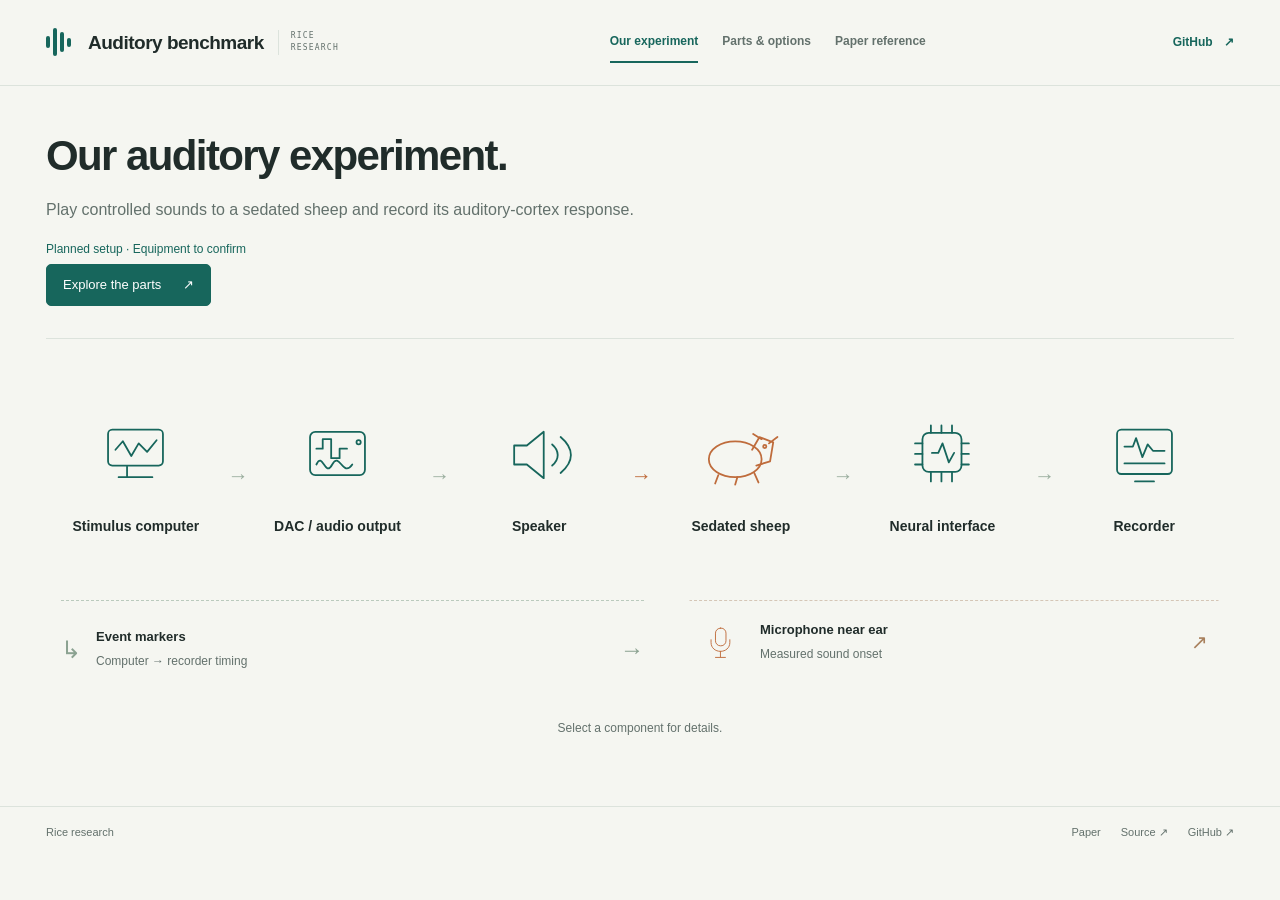
==== web/index.html @ f065f382 "Enlarge parts gallery and add all missing product images" ====
<!doctype html>
<html lang="en">
<head>
  <meta charset="utf-8">
  <meta name="viewport" content="width=device-width, initial-scale=1">
  <meta name="theme-color" content="#f5f6f1">
  <meta name="description" content="The planned Rice sedated-sheep auditory experiment, with a separate SONIC paper reference and interactive explainer.">
  <title>Rice auditory experiment · SONIC reference</title>
  <link rel="stylesheet" href="styles.css?v=20261007-minimal">
  <link rel="stylesheet" href="parts.css?v=20261015-photos">
</head>
<body>
  <a class="skip-link" href="#main">Skip to content</a>
  <header class="site-header">
    <a class="brand" href="#setup" aria-label="Our auditory experiment home"><span class="brand-mark" aria-hidden="true"><i></i><i></i><i></i><i></i></span>Auditory benchmark<span class="brand-caption">RICE RESEARCH</span></a>
    <nav aria-label="Guide views" class="nav-tabs">
      <button type="button" class="nav-tab active" data-view="setup" aria-current="page">Our experiment</button>
      <button type="button" class="nav-tab" data-view="parts">Parts &amp; options</button>
      <button type="button" class="nav-tab" data-view="paper">Paper reference</button>
    </nav>
    <a class="paper-link" href="https://github.com/HowardWHSrun/audiotory_benchmark" target="_blank" rel="noopener">GitHub <span aria-hidden="true">↗</span></a>
  </header>
  <main id="main" tabindex="-1">
    <section class="view our-view" id="setup" aria-labelledby="setup-title">
      <div class="intro our-intro">
        <h1 id="setup-title">Our auditory experiment.</h1>
        <p class="lede">Play controlled sounds to a sedated sheep and record its auditory-cortex response.</p>
        <p class="direction-note">Planned setup · Equipment to confirm</p>
        <button type="button" class="parts-entry" data-go-view="parts">Explore the parts <span aria-hidden="true">↗</span></button>
      </div>
      <section class="our-diagram" aria-label="Our planned sound and recording paths">
        <div class="equipment-route" role="group" aria-label="Our planned sound and neural recording path"><button type="button" class="equipment-node" data-component="computer" aria-pressed="false"><span class="equipment-icon"><svg viewBox="0 0 76 72" aria-hidden="true" fill="none" stroke="currentColor" stroke-width="1.7" stroke-linecap="round" stroke-linejoin="round"><rect x="12" y="12" width="52" height="34" rx="4"/><path d="M30 47v9m-8 1h32"/><path d="M19 31l7-8 8 14 7-12 8 8 9-11"/></svg></span><strong>Stimulus computer</strong></button><span class="route-arrow " aria-hidden="true">→</span><button type="button" class="equipment-node " data-component="dac" aria-pressed="false"><span class="equipment-icon"><svg viewBox="0 0 76 72" aria-hidden="true" fill="none" stroke="currentColor" stroke-width="1.7" stroke-linecap="round" stroke-linejoin="round"><rect x="12" y="14" width="52" height="41" rx="5"/><path d="M18 30h6v-9h8v18h8v-9h7"/><path d="M18 45c6-13 8 13 15 0s10 13 19 0"/><circle cx="58" cy="24" r="2"/></svg></span><strong>DAC / audio output</strong></button><span class="route-arrow " aria-hidden="true">→</span><button type="button" class="equipment-node " data-component="speaker" aria-pressed="false"><span class="equipment-icon"><svg viewBox="0 0 76 72" aria-hidden="true" fill="none" stroke="currentColor" stroke-width="1.7" stroke-linecap="round" stroke-linejoin="round"><path d="M14 27h12l16-13v44L26 45H14z"/><path d="M50 26c7 6 7 14 0 20m8-27c13 11 13 23 0 34"/></svg></span><strong>Speaker</strong></button><span class="route-arrow acoustic-arrow" aria-hidden="true">→</span><button type="button" class="equipment-node " data-component="sheep" aria-pressed="false"><span class="equipment-icon"><svg viewBox="0 0 76 72" aria-hidden="true" fill="none" stroke="currentColor" stroke-width="1.7" stroke-linecap="round" stroke-linejoin="round"><ellipse cx="33" cy="40" rx="25" ry="17"/><path d="M49 31l7-12 13 5-3 18-13 4m5-25-8-5m15 9 8-6M17 55l-3 8m21-6-2 7m18-11 4 9"/><circle cx="61" cy="28" r="1.5"/></svg></span><strong>Sedated sheep</strong></button><span class="route-arrow " aria-hidden="true">→</span><button type="button" class="equipment-node " data-component="interface" aria-pressed="false"><span class="equipment-icon"><svg viewBox="0 0 76 72" aria-hidden="true" fill="none" stroke="currentColor" stroke-width="1.7" stroke-linecap="round" stroke-linejoin="round"><rect x="19" y="15" width="37" height="37" rx="6"/><path d="M27 8v7m10-7v7m10-7v7M27 52v9m10-9v9m10-9v9M12 25h7m-7 10h7m-7 10h7m37-20h7m-7 10h7m-7 10h7"/><path d="M28 34h6l4-9 6 18 5-9"/></svg></span><strong>Neural interface</strong></button><span class="route-arrow " aria-hidden="true">→</span><button type="button" class="equipment-node " data-component="recorder" aria-pressed="false"><span class="equipment-icon"><svg viewBox="0 0 76 72" aria-hidden="true" fill="none" stroke="currentColor" stroke-width="1.7" stroke-linecap="round" stroke-linejoin="round"><rect x="12" y="12" width="52" height="42" rx="4"/><path d="M19 28h8l3-8 6 18 5-12 5 6h11M19 44h38M29 61h18"/></svg></span><strong>Recorder</strong></button></div>
        <div class="diagram-branches">
          <div class="marker-branch"><span class="branch-origin" aria-hidden="true">↳</span><div><strong>Event markers</strong><p>Computer → recorder timing</p></div><span class="branch-destination" aria-hidden="true">→</span></div>
          <button type="button" class="microphone-branch" data-component="microphone" aria-pressed="false"><span class="mic-icon"><svg viewBox="0 0 76 72" aria-hidden="true" fill="none" stroke="currentColor" stroke-width="1.7" stroke-linecap="round" stroke-linejoin="round"><rect x="28" y="10" width="19" height="32" rx="9"/><path d="M20 31v5c0 10 8 16 17 16s17-6 17-16v-5M37 52v10m-9 1h18"/></svg></span><span><strong>Microphone near ear</strong><small>Measured sound onset</small></span><span class="mic-callout" aria-hidden="true">↗</span></button>
        </div>
        <p class="diagram-instruction">Select a component for details.</p>
      </section>
      <dialog id="component-detail" class="component-dialog" aria-labelledby="component-title">
        <button type="button" id="component-close" class="dialog-close" aria-label="Close component details" autofocus>×</button>
        <h2 id="component-title"></h2>
        <p id="component-role"></p>
        <div class="dialog-confirm"><span>To confirm</span><p id="component-confirm"></p></div>
      </dialog>
    </section>
    <section class="view parts-view" id="parts" aria-labelledby="parts-title" hidden>
      <div class="parts-heading"><h1 id="parts-title">Parts &amp; prices.</h1></div>
      <nav class="parts-options" aria-label="Choose a parts list">
        <button type="button" data-parts-option="basic" aria-pressed="true">Basic</button>
        <button type="button" data-parts-option="compact" aria-pressed="false">NI / Compact</button>
        <button type="button" data-parts-option="mcginley" aria-pressed="false">McGinley</button>
        <button type="button" data-parts-option="sonic" aria-pressed="false">SONIC</button>
        <button type="button" data-parts-option="candidates" aria-pressed="false">Budget candidates</button>
      </nav>
      <div id="parts-list" aria-live="polite"></div>
      <p class="parts-footnote">USD · Dated prices; estimates marked “est.” · Shipping, tax and recorder adapters extra. <a href="../sources/Audio_Setup_Budget_Precision_2026-10-15.json">Price sources</a> · <a href="assets/parts/sources.json">Photo credits</a></p>
      <noscript><p><a href="../Accurate_Setup_Comparison_2026-10-09.md">Read the itemized parts list</a>.</p></noscript>
    </section>
    <section class="view paper-view" id="paper" aria-labelledby="paper-title" hidden>
      <div class="intro paper-intro"><h1 id="paper-title">The SONIC paper.</h1><p class="lede">A tone-decoding benchmark in awake sheep. Explore its published setup, signal flow, and measured results.</p></div>
      <details class="paper-disclosure"><summary><span>Published setup</span><small>Hardware, sound delivery, and synchronization</small></summary><div class="disclosure-content"><dl class="paper-equipment"><div><dt>Neural interface</dt><dd>Connexus · 421 electrodes · 5.2-kHz sampling</dd></div><div><dt>Waveform output</dt><dd>NI USB-6361 · 192-kHz DAC rate</dd></div><div><dt>Sound delivery</dt><dd>TDT SA1 amplifier + MF1 speaker, free field; approximately 80 dB SPL at the ears</dd></div><div><dt>Timing</dt><dd>PTP + 10-MHz clock; analog output and trial marker recorded</dd></div><div><dt>Preparation</dt><dd>Awake, alert sheep secured in a stanchion; no trained behavioral task</dd></div></dl><p class="help">These are published reference settings, not selected Rice hardware or operating settings.</p><a class="text-link" href="../sources/SONIC_2025_bioRxiv_v1.pdf#page=11" target="_blank" rel="noopener">Methods · pp. 11–13 ↗</a></div></details>
      <details class="paper-disclosure" id="paper-walkthrough"><summary><span>Explore the signal flow and timing</span><small>Illustrative simulation · no sound or recorded data</small></summary><div class="disclosure-content simulation-content">
      <div class="experiment-grid">
        <aside class="control-panel card" aria-labelledby="controls-title">
          <div class="panel-heading"><span class="eyebrow">EXPLORE THE INPUT</span><h2 id="controls-title">Build a tone sequence</h2></div>
          <div class="control-group">
            <label for="duration">Tone duration <strong><output id="duration-output" for="duration">10 ms</output></strong></label>
            <input id="duration" type="range" min="4" max="24" step="2" value="10" aria-describedby="duration-help">
            <div class="range-labels"><span>4 ms</span><span>24 ms</span></div>
            <p id="duration-help" class="help">The paper explored 4–24 ms, then used 10 ms for benchmarking.</p>
          </div>
          <fieldset class="control-group"><legend>Frequency alphabet</legend><div class="segmented"><button type="button" class="choice active" data-alphabet="C" aria-pressed="true">Sheep C <span>37 tones</span></button><button type="button" class="choice" data-alphabet="E" aria-pressed="false">Sheep E <span>14 tones</span></button></div><p id="alphabet-description" class="help">1.4–32 kHz in ⅛-octave steps.</p></fieldset>
          <fieldset class="control-group"><legend>Neural observation window</legend><div class="segmented"><button type="button" class="choice active" data-window="50" aria-pressed="true">50 ms <span>Main analysis</span></button><button type="button" class="choice" data-window="5" aria-pressed="false">5 ms <span>Window sweep</span></button></div><p class="help">This changes how much neural activity the illustration gives the decoder.</p></fieldset>
          <div class="input-metrics"><div><span>Tone rate</span><strong id="tone-rate">100 <small>tones/s</small></strong></div><div><span>Input information ceiling</span><strong id="input-ceiling">521 <small>bits/s</small></strong></div><p>Ceiling = log₂(number of tones) ÷ tone duration. This is a stimulus limit, not a predicted decoding result.</p></div>
        </aside>

        <div class="flow-panel card">
          <div class="flow-heading"><div><p class="eyebrow">KNOWN INPUT → NEURAL SIGNAL → ESTIMATE</p><h2>One tone, six steps</h2></div><div class="play-controls"><button id="play-button" type="button" class="button play" aria-pressed="false"><span aria-hidden="true">▶</span> Play</button><button id="next-button" type="button" class="button secondary" aria-label="Advance one experiment step">Step <span aria-hidden="true">→</span></button></div></div>
          <p class="slow-note">Animation is slowed for learning. It produces no sound.</p>
          <div class="pipeline" aria-label="Select an experiment step">
            <button type="button" class="stage active" data-stage="0" aria-pressed="true"><span class="stage-number">01</span><span class="stage-icon" aria-hidden="true">∿</span><strong>Known tones</strong><small>Ground truth</small></button>
            <button type="button" class="stage" data-stage="1" aria-pressed="false"><span class="stage-number">02</span><span class="stage-icon speaker-icon" aria-hidden="true">◖</span><strong>Speaker</strong><small>Sound in the air</small></button>
            <button type="button" class="stage" data-stage="2" aria-pressed="false"><span class="stage-number">03</span><span class="stage-icon" aria-hidden="true">◎</span><strong>Auditory cortex</strong><small>Neural response</small></button>
            <button type="button" class="stage" data-stage="3" aria-pressed="false"><span class="stage-number">04</span><span class="stage-icon" aria-hidden="true">⁙</span><strong>421 channels</strong><small>Recorded voltages</small></button>
            <button type="button" class="stage" data-stage="4" aria-pressed="false"><span class="stage-number">05</span><span class="stage-icon" aria-hidden="true">▥</span><strong>Feature bins</strong><small>5-ms summaries</small></button>
            <button type="button" class="stage" data-stage="5" aria-pressed="false"><span class="stage-number">06</span><span class="stage-icon" aria-hidden="true">↗</span><strong>Decoder</strong><small>Predicted tone</small></button>
          </div>
          <div class="step-detail" aria-live="polite"><span id="detail-step" class="detail-step">01 / 06</span><div><h3 id="detail-title">Start with an answer you already know.</h3><p id="detail-body">A computer creates randomized pure tones. Each tone's frequency and start time are known, so the experiment has a clear answer against which to test the decoder.</p><a id="detail-source" class="text-link" href="../sources/SONIC_2025_bioRxiv_v1.pdf#page=11" target="_blank" rel="noopener">Paper · pp. 4, 11 ↗</a></div></div>
          <div class="sequence-heading"><span class="eyebrow">ILLUSTRATIVE TONE SEQUENCE</span><span id="current-tone" class="quiet">Tone 1</span></div>
          <div id="tone-sequence" class="tone-sequence" aria-label="Select a synthetic tone"></div>
          <p class="help">Synthetic sequence, schematic waveforms. Sheep C displays representative toy pitches; its exact original frequency list is not provided in the paper. Sheep E uses the published 14-tone set. The paper uses uniformly randomized, block-balanced sequences.</p>
        </div>
      </div>

      <section class="timing-section card" aria-labelledby="timing-title">
        <div class="timing-heading"><div><p class="eyebrow">THE PART THAT IS EASY TO MISS</p><h2 id="timing-title">Fast tones. Shared neural context.</h2><p id="timeline-relationship">At 10-ms tone spacing, adjacent 50-ms observation windows share 40 ms of data. Each tone still receives its own prediction, so a long window does not require slower output.</p></div><div class="delay-readout"><span>Reported intrinsic delay</span><strong id="intrinsic-delay">56 <small>ms</small></strong><span id="delay-mode">Main 50-ms observation window</span></div></div>
        <div class="timeline-scroll"><svg id="timeline" viewBox="0 0 1000 285" role="img" aria-labelledby="timeline-svg-title timeline-svg-description"><title id="timeline-svg-title">Illustrative tone and neural observation timing</title><desc id="timeline-svg-description">Tones are back to back. Neural responses occur after sound onset, and observation windows for adjacent tones overlap.</desc></svg></div>
        <div class="legend"><span><i class="swatch tone"></i> Known tone</span><span><i class="swatch neural"></i> Synthetic neural activity</span><span><i class="swatch window"></i> Selected observation window</span></div>
        <div class="timing-notes"><p><strong>Stimulus time</strong> is when sound begins. The paper's response peak is around 25–30 ms after tone onset, including sensory processing and filter delay.</p><p><strong>Intrinsic delay</strong> counts measurement (&lt;1 ms), filtering (5 ms), and neural data aggregation (50 or 5 ms). It excludes sensory processing and computer runtime.</p><p id="window-caveat"><strong>56 ms:</strong> the reported main analysis. The ten 5-ms feature bins span 10–60 ms after tone onset.</p></div>
        <a class="text-link" href="../sources/SONIC_2025_bioRxiv_v1.pdf#page=7" target="_blank" rel="noopener">Timing definition &amp; window analysis · pp. 5, 7–8, 12 ↗</a>
      </section>

      </div></details>
      <details class="paper-disclosure" id="paper-results-disclosure"><summary><span>Results and interpretation</span><small>Mean achieved ITR: 201.9 / 230.1 bits/s</small></summary><div class="disclosure-content">
      <section class="paper-results" id="paper-results" aria-labelledby="paper-results-title"><div class="section-heading"><p class="eyebrow">MEASURED RESULTS / PAPER ONLY</p><h2 id="paper-results-title">Information recovered from rapid tones.</h2><p>Offline held-out decoding · 10-ms tones · 56-ms intrinsic delay, excluding sensory processing and computer runtime. Four benchmarking sessions per sheep; measured values stay fixed when illustration controls change.</p></div>
      <div class="results-stats"><article class="card stat-card"><span class="sheep-label c-label">SHEEP C</span><strong>201.9 <small>bits/s</small></strong><p>Mean achieved ITR · 37-tone alphabet</p><span class="stat-secondary">45.4% ± 3.1% accuracy</span></article><article class="card stat-card"><span class="sheep-label e-label">SHEEP E</span><strong>230.1 <small>bits/s</small></strong><p>Mean achieved ITR · 14-tone alphabet</p><span class="stat-secondary">75.9% ± 0.7% accuracy</span></article><article class="card stat-card explanation-stat"><span class="eyebrow">WHY THESE DIFFER</span><h2>Accuracy is only part of the story.</h2><p>More possible tones make exact answers harder, but each answer can carry more information. Nearby-frequency errors can still preserve useful information.</p></article></div>
      <section class="card chart-card" aria-labelledby="sessions-title"><div class="chart-heading"><div><p class="eyebrow">FOUR BENCHMARKING SESSIONS PER SHEEP</p><h2 id="sessions-title">Achieved information transfer rate</h2></div><div class="legend"><span><i class="swatch c"></i> Sheep C</span><span><i class="swatch e"></i> Sheep E</span></div></div><div id="results-chart" class="results-chart" role="img" aria-label="Four session information transfer rates. Sheep C: 174.6, 204.0, 201.6, 227.2 bits per second. Sheep E: 228.2, 231.6, 225.1, 235.4 bits per second."></div><div class="chart-axis"><span>0</span><span>50</span><span>100</span><span>150</span><span>200</span><span>250 bits/s</span></div><details class="results-table"><summary>View exact values</summary><table><caption>Table 1 · achieved ITR in bits/s</caption><thead><tr><th scope="col">Subject</th><th scope="col">Session 2</th><th scope="col">Session 3</th><th scope="col">Session 4</th><th scope="col">Session 5</th><th scope="col">Mean</th></tr></thead><tbody><tr><th scope="row">Sheep C</th><td>174.6</td><td>204.0</td><td>201.6</td><td>227.2</td><td>201.9</td></tr><tr><th scope="row">Sheep E</th><td>228.2</td><td>231.6</td><td>225.1</td><td>235.4</td><td>230.1</td></tr></tbody></table></details><a class="text-link" href="../sources/SONIC_2025_bioRxiv_v1.pdf#page=7" target="_blank" rel="noopener">Table 1 &amp; interpretation · p. 7 ↗</a></section>
      <div class="results-explanation"><article class="card"><p class="eyebrow">THE METRIC</p><h2>Information per tone, divided by time.</h2><p>The decoder's predictions produce a confusion matrix. Mutual information measures how much those predictions reduce uncertainty about the true tone; the authors correct its finite-sample bias.</p><div class="formula">ITR = corrected mutual information ÷ tone duration</div><p>At 100 tones/s, the reported means represent approximately 2.02 informative bits per tone for Sheep C and 2.30 for Sheep E.</p><a class="text-link" href="../sources/SONIC_2025_bioRxiv_v1.pdf#page=12" target="_blank" rel="noopener">ITR calculation · p. 12 ↗</a></article><article class="card short-window-card"><p class="eyebrow">BRIEF OBSERVATIONS</p><h2>&gt;100 bits/s at 11 ms</h2><p>The window sweep found high ITR with a single 5-ms feature bin positioned around the useful neural response.</p><p><strong>Scope:</strong> Sheep E, Session 2; first 40% of trials, a single data split, and a simplified decoder. The plotted values select the best window alignment for each window length.</p><p class="help">11 ms excludes sensory processing and computer runtime. It is not an end-to-end acoustic or speech latency.</p><a class="text-link" href="../sources/SONIC_2025_bioRxiv_v1.pdf#page=8" target="_blank" rel="noopener">Figure 5 · p. 8; methods · p. 12 ↗</a></article></div>
      <section class="card evidence-boundary"><p class="eyebrow">WHAT TO TAKE AWAY</p><h2>A strong demonstration, with a defined scope.</h2><div class="boundary-columns"><div><h3>Demonstrated here</h3><ul><li>Rapid auditory responses contain decodable tone information.</li><li>The complete implanted Connexus system supports high information throughput in this task.</li><li>Useful information remains in brief neural observation windows.</li></ul></div><div><h3>Still untested here</h3><ul><li>Rice's sedated preparation and its actual recording system.</li><li>Human speech or motor-control performance at these rates.</li><li>Channel-count scaling, long-term decoding stability, and device comparisons under the same benchmark.</li></ul></div></div><p class="help">The two sheep were selected for the largest auditory-cortex coverage in a larger cohort (~334 and ~341 of 421 electrodes). Session repetition does not establish a permanently stable decoder. The 2025 source is a preprint.</p><a class="text-link" href="../sources/SONIC_2025_bioRxiv_v1.pdf#page=9" target="_blank" rel="noopener">Limitations &amp; sample selection · pp. 9–10, 13 ↗</a></section>

      </section>
      </div></details>
    </section>
  </main>
  <footer class="site-footer"><span>Rice research</span><div><a href="../sources/SONIC_2025_bioRxiv_v1.pdf" target="_blank" rel="noopener">Paper</a><a href="https://doi.org/10.1101/2025.09.30.679683" target="_blank" rel="noopener">Source ↗</a><a id="github-link" href="https://github.com/HowardWHSrun/audiotory_benchmark" target="_blank" rel="noopener">GitHub ↗</a></div></footer>
  <script src="model.js"></script>
  <script src="parts-data.js?v=20261015"></script>
  <script src="app.js?v=20261015-simple"></script>
  <script src="parts.js?v=20261015-photos"></script>
</body>
</html>
---- web/styles.css ----
:root{--ink:#202c2a;--muted:#63716c;--green:#17665c;--green-light:#e3efea;--orange:#bf6c3c;--orange-light:#f4e8dd;--paper:#f5f6f1;--card:#fff;--line:#dce3dc;--radius:18px;--mono:ui-monospace,SFMono-Regular,Menlo,monospace}
*{box-sizing:border-box}body{margin:0;background:var(--paper);color:var(--ink);font-family:-apple-system,BlinkMacSystemFont,"Segoe UI",sans-serif;line-height:1.55}button,input{font:inherit}button,a,input{touch-action:manipulation}button{cursor:pointer}a{color:var(--green);text-underline-offset:4px}button:focus-visible,a:focus-visible,input:focus-visible,summary:focus-visible{outline:3px solid var(--orange);outline-offset:5px}[hidden]{display:none!important}.skip-link{position:absolute;top:-60px;left:20px;z-index:10;background:var(--ink);color:white;padding:12px}.skip-link:focus{top:10px}.site-header{max-width:1440px;padding:28px 46px;display:flex;align-items:center;justify-content:space-between;gap:24px;margin:auto;border-bottom:1px solid var(--line)}.brand{display:flex;align-items:center;gap:12px;color:var(--ink);font-size:23px;font-weight:760;letter-spacing:-.6px;text-decoration:none}.brand-caption{font-family:var(--mono);font-size:9px;font-weight:450;letter-spacing:1.2px;color:var(--muted);max-width:95px;line-height:1.6;border-left:1px solid var(--line);padding-left:12px;margin-left:2px}.brand-mark{height:30px;width:30px;display:flex;align-items:center;gap:3px}.brand-mark i{display:block;width:4px;background:var(--green);border-radius:4px;height:12px}.brand-mark i:nth-child(2){height:28px}.brand-mark i:nth-child(3){height:20px}.brand-mark i:nth-child(4){height:9px}.nav-tabs{display:flex;align-items:center;background:#e9ede6;border-radius:30px;padding:5px;gap:4px}.nav-tab{background:transparent;border:0;color:var(--muted);padding:8px 20px;border-radius:24px;font-size:13px;font-weight:600}.nav-tab.active{background:white;color:var(--green);box-shadow:0 1px 5px #21372b0a}.paper-link{text-decoration:none;font-size:13px;font-weight:600;white-space:nowrap}.paper-link span{margin-left:8px}main{max-width:1348px;padding:0 46px;margin:auto}.intro{padding:48px 0 34px;max-width:780px}.eyebrow{font-family:var(--mono);font-size:10px;font-weight:600;letter-spacing:1.5px;color:var(--muted);margin:0 0 12px}h1{font-size:clamp(38px,4.7vw,62px);font-weight:550;letter-spacing:-2.6px;line-height:1.08;margin:0 0 22px}h2{font-size:23px;font-weight:580;line-height:1.25;letter-spacing:-.6px;margin:0 0 12px}h3{font-size:17px;font-weight:620;margin:0 0 8px;line-height:1.35}p{margin:0 0 14px}.lede{color:var(--muted);font-size:17px;max-width:660px;line-height:1.7}.evidence-row{display:flex;align-items:center;gap:16px;flex-wrap:wrap;margin-top:24px}.badge{border-radius:5px;padding:5px 9px;font-family:var(--mono);font-size:10px;font-weight:600;letter-spacing:.2px;display:inline-flex;gap:6px;align-items:center}.simulation,.proposal{color:#955125;background:var(--orange-light)}.paper{color:var(--green);background:var(--green-light)}.quiet{font-size:11px;color:var(--muted)}.card{background:var(--card);border:1px solid var(--line);border-radius:var(--radius)}.experiment-grid{display:grid;grid-template-columns:278px minmax(0,1fr);gap:18px}.control-panel{padding:25px}.panel-heading h2{font-size:19px}.control-group{border:0;padding:0;margin:24px 0 0;min-width:0}.control-group label,.control-group legend{font-size:12px;font-weight:600;padding:0;margin-bottom:10px;display:block}.control-group label{display:flex;justify-content:space-between}.control-group strong{color:var(--green);font-family:var(--mono);font-size:13px}.control-group input[type=range]{width:100%;accent-color:var(--green);margin:9px 0 2px;cursor:pointer}.range-labels{display:flex;justify-content:space-between;font-family:var(--mono);color:var(--muted);font-size:9px}.help{font-size:11px;color:var(--muted);line-height:1.65;margin:10px 0 0}.segmented{display:flex;padding:3px;background:#f2f4ef;border:1px solid var(--line);border-radius:8px;gap:3px}.choice{flex:1;border:0;background:transparent;padding:9px 4px;border-radius:5px;font-size:12px;line-height:1.5;color:var(--muted);font-weight:600}.choice span{display:block;font-size:9px;font-weight:400}.choice.active{background:var(--green);color:white}.input-metrics{border-top:1px solid var(--line);margin-top:25px;padding-top:18px}.input-metrics>div{margin-bottom:12px}.input-metrics span{display:block;font-size:10px;color:var(--muted)}.input-metrics strong{font-size:25px;line-height:1.3;font-weight:550;letter-spacing:-.5px}.input-metrics small{font-size:12px;color:var(--muted);letter-spacing:0;font-weight:400}.input-metrics p{font-size:10px;line-height:1.6;color:var(--muted);margin:15px 0 0}.flow-panel{padding:25px 25px 22px;overflow:hidden}.flow-heading{display:flex;align-items:center;justify-content:space-between;gap:20px}.flow-heading h2{font-size:22px;margin-bottom:0}.flow-heading .eyebrow{font-size:9px;letter-spacing:1px}.play-controls{display:flex;gap:7px}.button{border:1px solid var(--green);border-radius:7px;background:var(--green);color:white;padding:8px 12px;font-size:11px;white-space:nowrap;font-weight:600}.button span{margin-right:4px}.secondary{border-color:var(--line);background:white;color:var(--ink)}.secondary span{margin:0 0 0 7px}.slow-note{font-size:10px;color:var(--muted);margin:9px 0 23px}.pipeline{display:grid;grid-template-columns:repeat(6,minmax(0,1fr));position:relative;gap:6px}.pipeline:before{content:"";position:absolute;left:25px;right:25px;height:1px;top:47px;background:var(--line)}.stage{border:1px solid transparent;border-radius:10px;background:#f6f7f3;padding:9px 3px 12px;position:relative;text-align:center;min-width:0;color:var(--ink);transition:background .15s,border-color .15s}.stage:hover{border-color:#bed4c8}.stage.active{background:var(--green-light);border-color:#9ebcaf}.stage-number{font-family:var(--mono);font-size:9px;display:block;color:var(--muted);margin-bottom:7px}.stage-icon{display:flex;align-items:center;justify-content:center;width:40px;height:39px;line-height:1;font-size:33px;font-weight:300;color:var(--green);background:#f6f7f3;margin:auto auto 9px;border:1px solid var(--line);border-radius:50%}.stage.active .stage-icon{background:var(--green);color:white;border-color:var(--green)}.stage strong{font-size:10px;font-weight:650;display:block;white-space:nowrap}.stage small{font-size:8px;display:block;color:var(--muted);margin-top:3px;white-space:nowrap}.step-detail{background:#f5f8f4;border-radius:12px;padding:23px 23px 21px;margin-top:20px;display:grid;grid-template-columns:54px 1fr;gap:15px;min-height:176px}.detail-step{font-family:var(--mono);font-size:10px;color:var(--green);padding-top:4px}.step-detail h3{font-size:18px;letter-spacing:-.25px}.step-detail p{font-size:12px;color:var(--muted);line-height:1.65;max-width:650px;margin-bottom:9px}.text-link{font-size:10px;text-decoration:none;font-weight:600}.sequence-heading{display:flex;align-items:center;justify-content:space-between;margin-top:22px;margin-bottom:8px}.sequence-heading .eyebrow{font-size:9px;margin:0}.tone-sequence{display:grid;grid-template-columns:repeat(8,minmax(0,1fr));gap:5px}.tone-tile{border:1px solid var(--line);background:white;border-radius:7px;padding:7px 1px 5px;color:var(--muted);min-width:0}.tone-tile.active{background:var(--orange-light);border-color:#dba980;color:#8d512e}.tone-tile svg{width:100%;height:29px;display:block;stroke:currentColor}.tone-tile span{font-family:var(--mono);font-size:8px;display:block;text-align:center}.timing-section{padding:28px;margin-top:20px}.timing-heading{display:flex;justify-content:space-between;gap:30px;align-items:flex-start}.timing-heading>div:first-child{max-width:620px}.timing-heading p:not(.eyebrow){font-size:12px;color:var(--muted);margin-bottom:0;max-width:590px}.delay-readout{background:var(--green-light);border-radius:10px;min-width:215px;text-align:center;padding:12px 20px}.delay-readout span{font-size:10px;color:var(--green);display:block;line-height:1.6}.delay-readout strong{font-size:34px;font-weight:500;letter-spacing:-1px;color:var(--green);display:block;line-height:1.3}.delay-readout small{font-size:15px;letter-spacing:0}.timeline-scroll{margin:22px 0 6px;overflow-x:auto}#timeline{display:block;width:100%;min-width:620px}#timeline text{font-family:-apple-system,BlinkMacSystemFont,"Segoe UI",sans-serif}.legend{display:flex;gap:20px;flex-wrap:wrap;font-size:10px;color:var(--muted)}.legend>span{display:flex;gap:6px;align-items:center}.swatch{display:inline-block;width:10px;height:10px;border-radius:3px;background:var(--green)}.swatch.neural{background:#a0b5aa}.swatch.window{background:var(--orange);opacity:.6}.swatch.e{background:var(--orange)}.timing-notes{display:grid;grid-template-columns:repeat(3,1fr);gap:25px;border-top:1px solid var(--line);padding-top:18px;margin-top:20px}.timing-notes p{font-size:11px;line-height:1.75;color:var(--muted);margin-bottom:12px}.timing-notes strong{color:var(--ink)}.view-bottom{display:flex;justify-content:space-between;gap:25px;align-items:center;margin:26px 2px 8px;font-size:11px;color:var(--muted)}.view-bottom p{margin:0}.text-button{border:0;background:transparent;font-size:11px;font-weight:600;color:var(--green);padding:5px}.text-button span{margin-left:12px}.site-footer{display:flex;align-items:center;justify-content:space-between;gap:25px;max-width:1348px;margin:50px auto 0;padding:25px 46px 32px;border-top:1px solid var(--line)}.site-footer>div{display:flex;gap:20px;align-items:center}.site-footer strong{font-size:14px;letter-spacing:1px}.site-footer span,.site-footer a{font-size:10px;color:var(--muted)}.site-footer a{text-decoration:none}.setup-map{padding:30px}.setup-map-heading{max-width:700px}.setup-map-heading p{font-size:13px;color:var(--muted)}.setup-path{display:flex;align-items:center;justify-content:space-between;gap:14px;margin:30px 0}.setup-node{flex:1;text-align:center;background:#f4f7f2;border:1px solid var(--line);border-radius:12px;padding:20px 8px}.node-symbol{display:block;color:var(--green);font-size:35px;line-height:1.2;margin-bottom:12px}.setup-node strong{font-size:13px;display:block}.setup-node small{font-size:10px;color:var(--muted);display:block;margin-top:4px}.sheep-node{background:var(--orange-light);border-color:#e7ccb5}.sheep-node .node-symbol{color:var(--orange)}.path-arrow{color:#9ab0a4;font-size:25px}.setup-secondary{display:grid;grid-template-columns:1fr 1fr;gap:25px}.setup-secondary>div{border:1px dashed #b9cfc1;border-radius:12px;padding:20px}.connection-label{font-family:var(--mono);font-size:9px;letter-spacing:1px;color:var(--green);display:block;margin-bottom:12px}.setup-secondary h3{font-size:16px}.setup-secondary p,.setup-note{font-size:12px;color:var(--muted);margin:0}.setup-note{font-size:11px;margin-top:20px}.setup-comparison{display:grid;grid-template-columns:1fr 1fr;gap:20px;margin-top:20px}.setup-comparison>.card{padding:28px}.setup-comparison h2{margin-top:18px}.setup-comparison p{font-size:13px;color:var(--muted)}.equipment-list{margin:22px 0}.equipment-list>div{display:grid;grid-template-columns:110px 1fr;gap:18px;border-top:1px solid var(--line);padding:12px 0;font-size:11px}.equipment-list dt{color:var(--muted)}.equipment-list dd{margin:0}.setup-comparison p.help{font-size:11px}.pending-list{list-style:none;padding:0;margin:20px 0}.pending-list li{padding:12px 0;border-top:1px solid var(--line);font-size:11px}.pending-list strong{font-size:12px;display:block;margin-bottom:4px}.pending-list span{color:var(--muted)}.bench-order{padding:28px;margin-top:20px}.bench-steps{display:grid;grid-template-columns:repeat(4,1fr);gap:25px;margin-top:24px}.bench-steps>div>span{font-size:11px;font-family:var(--mono);display:inline-block;border-bottom:1px solid var(--green);padding:0 0 4px;color:var(--green);margin-bottom:13px}.bench-steps h3{font-size:15px}.bench-steps p{font-size:11px;color:var(--muted);margin:0}.results-stats{display:grid;grid-template-columns:1fr 1fr 1.05fr;gap:18px}.stat-card{padding:26px}.sheep-label{font-size:10px;letter-spacing:1.3px;font-family:var(--mono);display:block;margin-bottom:15px}.c-label{color:var(--green)}.e-label{color:var(--orange)}.stat-card>strong{font-size:43px;line-height:1.2;font-weight:500;letter-spacing:-1.8px;display:block;white-space:nowrap}.stat-card>strong small{font-size:16px;letter-spacing:0;color:var(--muted)}.stat-card p{font-size:11px;color:var(--muted);margin-top:12px;margin-bottom:12px}.stat-secondary{font-family:var(--mono);font-size:11px;display:block;border-top:1px solid var(--line);padding-top:12px}.explanation-stat{background:var(--green-light);border-color:#cbded2}.explanation-stat h2{font-size:21px}.explanation-stat p{font-size:12px;line-height:1.7;margin-bottom:0}.chart-card{padding:28px;margin-top:20px}.chart-heading{display:flex;justify-content:space-between;align-items:center;gap:20px}.chart-heading h2{margin:0}.results-chart{margin-top:25px;display:grid;gap:18px}.chart-group{display:grid;grid-template-columns:75px 1fr;gap:15px}.chart-session{font-size:11px;color:var(--muted);align-self:center}.bar-pair{display:grid;gap:4px;background:repeating-linear-gradient(90deg,transparent,transparent calc(20% - 1px),var(--line) calc(20% - 1px),var(--line) 20%)}.result-bar{height:24px;background:var(--green);min-width:70px;border-radius:0 4px 4px 0;position:relative;display:flex;align-items:center;justify-content:flex-end;padding-right:8px;color:white;font-family:var(--mono);font-size:10px}.result-bar.e{background:var(--orange)}.chart-axis{display:flex;justify-content:space-between;padding-left:90px;font-family:var(--mono);font-size:9px;color:var(--muted);margin:15px 0 23px}.results-table{margin:12px 0 17px;font-size:11px}.results-table summary{color:var(--green);font-weight:600;cursor:pointer}.results-table table{width:100%;border-collapse:collapse;margin-top:13px;font-size:11px;text-align:right}.results-table th,.results-table td{border-bottom:1px solid var(--line);padding:9px}.results-table th:first-child{text-align:left}.results-table caption{font-size:10px;color:var(--muted);text-align:left;padding:4px 9px}.results-explanation{display:grid;grid-template-columns:1fr 1fr;gap:20px;margin-top:20px}.results-explanation article{padding:28px}.results-explanation p:not(.eyebrow){font-size:12px;color:var(--muted);line-height:1.7}.results-explanation p.help{font-size:11px}.formula{font-family:var(--mono);font-size:12px;background:#f5f7f2;border-radius:8px;padding:17px;margin:20px 0}.short-window-card{background:#fffaf5}.short-window-card h2{color:var(--orange)}.evidence-boundary{padding:28px;margin-top:20px}.boundary-columns{display:grid;grid-template-columns:1fr 1fr;gap:40px;margin-top:24px}.boundary-columns h3{font-size:14px}.boundary-columns ul{padding-left:17px;margin:10px 0 20px;font-size:12px;color:var(--muted)}.boundary-columns li{padding:4px 0}.evidence-boundary .help{max-width:970px;margin-bottom:16px}
@media(min-width:1500px){main{padding-left:0;padding-right:0;max-width:1256px}.site-header{max-width:1348px}}@media(max-width:1100px){.brand-caption{display:none}.site-header{padding:24px 30px}main{padding:0 30px}.experiment-grid{grid-template-columns:240px minmax(0,1fr)}.control-panel,.flow-panel{padding:20px}.flow-heading{align-items:flex-start;gap:10px}.flow-heading .eyebrow{max-width:210px}.pipeline{gap:4px}.stage strong{font-size:8px}.stage small{font-size:7px}.step-detail{padding:20px;grid-template-columns:40px 1fr;gap:10px;min-height:205px}.tone-sequence{grid-template-columns:repeat(4,1fr)}.results-stats{grid-template-columns:1fr 1fr}.explanation-stat{grid-column:1/-1}.explanation-stat h2{max-width:500px}.site-footer{padding-left:30px;padding-right:30px}.site-footer span{max-width:240px}.bench-steps{gap:20px}.setup-node strong{font-size:11px}.setup-node small{font-size:9px}}
@media(max-width:820px){.site-header{flex-wrap:wrap;gap:18px;padding:20px 24px}.brand{font-size:21px}.paper-link{margin-left:auto}.nav-tabs{order:3;width:100%;justify-content:center}.nav-tab{flex:1}.intro{padding:35px 0 28px}main{padding:0 24px}h1{font-size:44px;letter-spacing:-1.8px}.lede{font-size:15px}.experiment-grid{grid-template-columns:1fr}.control-panel{display:grid;grid-template-columns:repeat(3,1fr);gap:20px}.panel-heading{grid-column:1/-1}.panel-heading h2{margin:0}.control-group{margin:0}.input-metrics{grid-column:1/-1;display:grid;grid-template-columns:1fr 1fr 1.3fr;gap:20px;margin:0;padding-top:16px}.input-metrics>div{margin:0}.input-metrics p{margin:0}.flow-panel{padding:24px}.flow-heading .eyebrow{max-width:none}.stage strong{font-size:10px}.stage small{font-size:8px}.tone-sequence{grid-template-columns:repeat(8,1fr)}.step-detail{min-height:155px}.timing-heading{gap:20px}.delay-readout{min-width:165px;padding:12px}.timing-notes{grid-template-columns:1fr;gap:0}.timing-notes p{margin:0 0 14px}.setup-path{gap:9px}.setup-node{padding:15px 5px}.setup-comparison{grid-template-columns:1fr}.bench-steps{grid-template-columns:1fr 1fr}.results-explanation{grid-template-columns:1fr}.site-footer{align-items:flex-start;padding:24px;flex-wrap:wrap}.site-footer>div:first-child{flex-direction:column;align-items:flex-start;gap:7px}.site-footer span{max-width:100%}.site-footer>div:nth-child(2){gap:15px}.evidence-row{gap:10px}.view-bottom{align-items:flex-start}.equipment-list>div{grid-template-columns:130px 1fr}.setup-map{padding:24px}.setup-map-heading h2{font-size:22px}}
@media(max-width:540px){.site-header{padding:17px 18px;gap:15px}.brand-mark{width:25px}.brand{gap:8px;font-size:20px}.paper-link{font-size:11px}.nav-tab{padding:7px 5px;font-size:12px}main{padding:0 18px}.intro{padding-top:31px}h1{font-size:39px}.lede{font-size:14px}.evidence-row>.quiet{font-size:10px}.control-panel{display:block;padding:20px}.panel-heading{margin-bottom:24px}.control-group{margin-top:22px}.input-metrics{display:grid;grid-template-columns:1fr 1fr;gap:10px;margin-top:24px}.input-metrics p{grid-column:1/-1;margin-top:6px}.flow-panel{padding:19px}.flow-heading{display:block}.play-controls{margin-top:15px}.slow-note{margin-bottom:18px}.pipeline{grid-template-columns:repeat(3,minmax(0,1fr));gap:7px}.pipeline:before{display:none}.stage{padding:8px 4px 10px}.stage-icon{width:34px;height:34px;font-size:29px;margin-bottom:6px}.stage-number{margin-bottom:5px}.stage strong{font-size:10px}.stage small{font-size:8px}.step-detail{display:block;padding:17px;min-height:206px}.detail-step{display:block;padding:0;margin-bottom:10px}.step-detail h3{font-size:17px}.tone-sequence{grid-template-columns:repeat(4,1fr)}.tone-tile span{font-size:9px}.timing-section{padding:20px}.timing-heading{display:block}.timing-heading h2{font-size:23px}.delay-readout{margin-top:19px;display:flex;align-items:center;justify-content:space-between;gap:10px;flex-wrap:wrap;text-align:left}.delay-readout span{max-width:160px;font-size:9px}.delay-readout strong{font-size:28px}.delay-readout span:last-child{width:100%;max-width:100%}.timeline-scroll{margin-top:15px}.legend{gap:10px;font-size:9px}.view-bottom{display:block}.view-bottom p{margin-bottom:9px}.text-button{padding-left:0}.site-footer{padding:20px 18px;margin-top:35px;display:block}.site-footer>div:nth-child(2){margin-top:20px}.setup-map{padding:20px}.setup-path{display:grid;grid-template-columns:1fr 25px 1fr;gap:10px}.setup-node{padding:17px 6px}.setup-path>.path-arrow:nth-child(4){grid-column:2;transform:rotate(90deg);text-align:center}.setup-path>.setup-node:nth-child(5){grid-column:1;grid-row:3}.setup-path>.path-arrow:nth-child(6){grid-column:2;grid-row:3}.setup-path>.setup-node:nth-child(7){grid-column:3;grid-row:3}.setup-node strong{font-size:12px}.setup-secondary{grid-template-columns:1fr;gap:12px}.setup-comparison>.card,.bench-order{padding:22px}.equipment-list>div{grid-template-columns:95px 1fr;gap:12px}.bench-steps{gap:24px 18px}.results-stats{grid-template-columns:1fr}.explanation-stat{grid-column:auto}.stat-card{padding:24px}.chart-card{padding:22px 17px}.chart-heading{display:block}.chart-heading>.legend{margin-top:15px}.chart-heading h2{font-size:22px}.chart-group{grid-template-columns:53px 1fr;gap:8px}.chart-session{font-size:9px}.chart-axis{padding-left:61px;font-size:8px}.result-bar{font-size:9px;height:23px}.results-table{overflow-x:auto}.results-table table{min-width:450px}.results-explanation article,.evidence-boundary{padding:22px}.formula{font-size:10px;padding:13px}.boundary-columns{grid-template-columns:1fr;gap:0}.site-footer a{font-size:10px}}
@media(prefers-reduced-motion:reduce){*,*:before,*:after{scroll-behavior:auto!important;transition:none!important;animation:none!important}}

/* The Rice plan is the homepage; paper detail stays in its own view. */
.site-header{padding-top:22px;padding-bottom:22px}.brand{font-size:19px;letter-spacing:-.5px}.brand-caption{font-size:8px;max-width:85px}.nav-tabs{background:transparent;border-radius:0;padding:0;gap:24px}.nav-tab{border-radius:0;padding:10px 0;border-bottom:2px solid transparent;font-size:12px}.nav-tab.active{background:transparent;box-shadow:none;border-bottom-color:var(--green)}.paper-link{font-size:12px}.intro{padding-top:36px;padding-bottom:26px}h1{font-size:44px;letter-spacing:-1.6px}.our-intro{max-width:820px}.our-intro .lede{font-size:16px;max-width:730px;line-height:1.7;margin-bottom:15px}.direction-note{font-size:11px;color:var(--muted);margin:0}.our-diagram{border-top:1px solid var(--line);border-bottom:1px solid var(--line);padding:26px 0 20px}.diagram-heading{display:flex;justify-content:space-between;align-items:center;gap:20px}.diagram-heading h2{font-size:20px;margin:0}.diagram-heading p{font-size:11px;color:var(--muted);margin:0}.equipment-route{display:grid;grid-template-columns:1fr 18px 1fr 18px 1fr 18px 1fr 18px 1fr 18px 1fr;align-items:center;gap:2px;padding:27px 0 22px;counter-reset:route-node}.equipment-node{position:relative;border:1px solid transparent;min-width:0;background:transparent;color:var(--ink);border-radius:12px;min-height:154px;padding:19px 5px 16px;counter-increment:route-node}.equipment-node:before{content:"0" counter(route-node);position:absolute;left:12px;top:8px;font-family:var(--mono);font-size:9px;color:#83938a}.equipment-node:hover{background:#edf1e9}.equipment-node.selected{background:#e4eee5;border-color:#cadacd}.equipment-icon{display:block;color:var(--green);width:63px;height:61px;margin:0 auto 13px}.equipment-icon svg{width:100%;height:100%;display:block}.equipment-node strong{display:block;font-size:12px;font-weight:600;line-height:1.45}.equipment-node small{display:block;font-size:9px;color:var(--muted);line-height:1.55;margin-top:4px}.route-arrow{font-size:21px;color:#9bae9f;text-align:center}.acoustic-arrow{color:var(--orange)}.equipment-node[data-component=sheep] .equipment-icon{color:var(--orange)}.diagram-branches{display:grid;grid-template-columns:1.1fr 1fr;gap:35px;padding:0 7px 24px}.marker-branch{display:flex;align-items:center;gap:15px;border-top:1px dashed #bacabd;padding-top:19px;color:var(--muted)}.route-label{display:block;font-family:var(--mono);font-size:8px;letter-spacing:1px;color:var(--muted);margin-bottom:5px}.marker-branch strong,.microphone-branch strong{font-size:12px;font-weight:600;display:block;color:var(--ink)}.marker-branch p{font-size:10px;line-height:1.65;max-width:430px;margin:5px 0 0}.branch-origin,.branch-destination{font-size:24px;color:#8ba291}.branch-destination{margin-left:auto}.microphone-branch{position:relative;display:flex;align-items:center;gap:18px;text-align:left;background:transparent;border:1px solid transparent;border-top:1px dashed #d5c6b6;border-radius:0 0 9px 9px;padding:14px 10px 10px;color:var(--ink)}.microphone-branch:hover{background:#f0f1eb}.microphone-branch.selected{background:#f0e8dc;border-color:#ddc9b2}.mic-icon{width:42px;height:43px;flex:none;color:var(--orange)}.mic-icon svg{display:block;width:100%;height:100%}.microphone-branch small{font-size:10px;display:block;color:var(--muted);line-height:1.6;margin-top:5px}.mic-callout{font-size:20px;color:#a8805d;margin-left:auto}.component-detail{display:grid;grid-template-columns:.65fr 1fr 1fr;gap:30px;background:#eaf0e7;border-radius:10px;padding:24px 25px;min-height:145px}.component-heading .eyebrow{font-size:8px;letter-spacing:1px;margin-bottom:10px;color:var(--green)}.component-heading h3{font-size:18px;margin:0;letter-spacing:-.3px}.detail-label{font-family:var(--mono);font-size:8px;letter-spacing:1px;color:var(--green);display:block;margin-bottom:8px}.component-detail p{font-size:11px;line-height:1.75;color:#5e7063;margin:0}.diagram-caption{font-size:10px;color:var(--muted);margin:15px 7px 0;max-width:980px;line-height:1.7}.our-phases{padding:30px 0}.section-heading h2{font-size:22px;margin:0}.section-heading .eyebrow{font-size:9px;margin-bottom:8px}.section-heading>p:not(.eyebrow){font-size:12px;color:var(--muted);margin:12px 0 0}.phase-list{list-style:none;padding:0;margin:23px 0 0;display:grid;grid-template-columns:repeat(5,1fr);gap:28px}.phase-list>li{padding-top:14px;border-top:1px solid #b8cabe}.phase-list>li>span{font-family:var(--mono);font-size:9px;color:var(--green);display:block;margin-bottom:10px}.phase-list h3{font-size:13px;margin-bottom:7px}.phase-list p{font-size:11px;line-height:1.7;color:var(--muted);margin:0}.open-choices{border-top:1px solid var(--line);padding:27px 0 29px}.open-choices .section-heading h2{font-size:20px}.choice-columns{display:grid;grid-template-columns:repeat(3,1fr);gap:40px;margin-top:20px}.choice-columns h3{font-size:13px;margin-bottom:7px}.choice-columns p{font-size:11px;color:var(--muted);line-height:1.7;margin:0}.our-source-note{display:flex;align-items:center;justify-content:space-between;gap:35px;border-top:1px solid var(--line);padding:22px 0 0}.our-source-note p{font-size:10px;color:var(--muted);max-width:690px;line-height:1.7;margin:0}.our-source-note button{white-space:nowrap}.paper-intro{max-width:800px;padding-bottom:16px}.paper-intro h1{font-size:39px}.paper-intro .lede{font-size:15px;max-width:740px}.paper-source{font-size:11px;text-decoration:none}.paper-overview{font-size:12px;color:var(--muted);max-width:880px;line-height:1.75;margin:5px 0 26px}.paper-disclosure{border-top:1px solid var(--line);border-bottom:1px solid var(--line);margin-top:-1px}.paper-disclosure>summary{cursor:pointer;list-style:none;display:flex;align-items:center;justify-content:space-between;gap:24px;padding:21px 3px;font-size:14px;font-weight:600}.paper-disclosure>summary::-webkit-details-marker{display:none}.paper-disclosure>summary:after{content:"+";font-size:23px;color:var(--green);font-weight:300;margin-left:0}.paper-disclosure[open]>summary:after{content:"−"}.paper-disclosure>summary small{margin-left:auto;font-weight:400;color:var(--muted);font-size:10px}.disclosure-content{padding:0 2px 23px}.paper-equipment{display:grid;grid-template-columns:1fr 1fr;gap:0 35px;margin:0}.paper-equipment>div{display:grid;grid-template-columns:125px 1fr;gap:20px;border-top:1px solid var(--line);padding:13px 0;font-size:11px}.paper-equipment dt{color:var(--muted)}.paper-equipment dd{margin:0}.paper-equipment+.help{margin-bottom:13px}.paper-results{padding-top:30px}.paper-results>.section-heading{margin-bottom:22px}.paper-view .stat-card{border-color:transparent;background:#eaf0e7;padding:24px}.paper-view .stat-card:nth-child(2){background:#f0e8dc}.paper-view .explanation-stat{background:transparent;border-color:transparent;padding:15px 12px}.paper-view .chart-card{border-color:transparent;padding:25px 0;border-radius:0;border-bottom:1px solid var(--line);background:transparent}.paper-view .results-explanation article{border:0;background:transparent;padding:23px 0;border-radius:0}.paper-view .evidence-boundary{border:0;border-top:1px solid var(--line);background:transparent;border-radius:0;padding:25px 0}.paper-view .timing-section{background:#fff}.site-footer{margin-top:35px}.site-footer strong{font-size:11px;letter-spacing:0}
@media(max-width:1100px){.equipment-node strong{font-size:11px}.equipment-node small{font-size:8px}.equipment-icon{width:55px;height:55px}.diagram-heading p{max-width:260px}.component-detail{gap:22px;padding:22px}.phase-list{gap:21px}.our-source-note{gap:22px}.our-source-note p{max-width:620px}.paper-equipment>div{grid-template-columns:105px 1fr;gap:13px}}
@media(max-width:820px){.site-header{padding-top:20px;padding-bottom:12px}.nav-tabs{order:3;width:100%;justify-content:flex-start;gap:25px}.nav-tab{flex:0 1 auto;padding:9px 0}.intro{padding-top:29px}.our-intro .lede{font-size:15px}.our-intro h1{font-size:40px}.diagram-heading{display:block}.diagram-heading p{margin-top:8px;max-width:none}.equipment-route{grid-template-columns:repeat(3,minmax(0,1fr));gap:12px;padding:22px 0}.route-arrow{display:none}.equipment-node{min-height:145px;padding:19px 8px 12px}.equipment-node strong{font-size:12px}.equipment-node small{font-size:9px}.equipment-icon{height:57px;width:60px}.diagram-branches{gap:20px;padding-left:0;padding-right:0}.marker-branch{gap:10px}.component-detail{grid-template-columns:1fr 1fr;gap:20px}.component-heading{grid-column:1/-1;display:flex;align-items:baseline;gap:20px}.component-heading .eyebrow{margin:0}.component-heading h3{font-size:18px}.phase-list{grid-template-columns:repeat(3,1fr);gap:24px}.choice-columns{gap:25px}.our-source-note{display:block}.our-source-note button{padding-left:0;margin-top:10px}.paper-equipment{grid-template-columns:1fr}.paper-disclosure>summary small{max-width:260px}.paper-view .results-stats{grid-template-columns:1fr 1fr}.paper-view .explanation-stat{grid-column:1/-1;padding:10px 0}.paper-view .results-explanation{gap:0}.paper-view .results-explanation article{padding:19px 0}.paper-intro h1{font-size:36px}}
@media(max-width:540px){.site-header{padding:16px 18px 10px;gap:14px}.brand{font-size:17px;letter-spacing:-.4px}.brand-mark{width:22px;gap:3px}.brand-mark i{width:3px}.paper-link{font-size:11px}.nav-tabs{gap:27px}.nav-tab{font-size:12px}.our-intro h1{font-size:33px;letter-spacing:-1.2px;line-height:1.16}.our-intro .lede{font-size:14px;line-height:1.7}.direction-note{font-size:10px;line-height:1.75}.our-intro{padding-bottom:22px}.our-diagram{padding-top:21px}.diagram-heading h2{font-size:18px;line-height:1.4;max-width:300px}.diagram-heading p{font-size:10px}.equipment-route{grid-template-columns:repeat(2,minmax(0,1fr));gap:8px;padding:20px 0}.equipment-node{min-height:145px}.equipment-node strong{font-size:11px}.equipment-node small{font-size:8px}.equipment-icon{width:57px;height:54px}.diagram-branches{grid-template-columns:1fr;gap:18px;padding-bottom:20px}.marker-branch{padding-top:16px}.microphone-branch{padding-left:4px}.component-detail{grid-template-columns:1fr;gap:18px;padding:21px 19px}.component-heading{display:block}.component-heading .eyebrow{margin:0 0 7px}.component-detail p{font-size:11px}.detail-label{margin-bottom:5px}.diagram-caption{margin-left:0;margin-right:0;font-size:9px}.our-phases{padding:25px 0}.section-heading h2{font-size:19px}.phase-list{grid-template-columns:1fr 1fr;gap:22px 21px;margin-top:20px}.phase-list>li:last-child{grid-column:1/-1}.phase-list h3{font-size:12px}.phase-list p{font-size:10px}.choice-columns{grid-template-columns:1fr;gap:19px;margin-top:18px}.choice-columns p{font-size:10px}.open-choices{padding:23px 0}.open-choices .section-heading h2{font-size:19px}.our-source-note{padding-top:18px}.our-source-note p{font-size:9px}.our-source-note button{font-size:10px;margin-top:11px}.paper-intro h1{font-size:31px;line-height:1.2;letter-spacing:-1px}.paper-intro .lede{font-size:13px}.paper-overview{font-size:11px}.paper-disclosure>summary{display:grid;grid-template-columns:1fr 20px;gap:5px 10px;padding:18px 1px;font-size:12px}.paper-disclosure>summary small{grid-column:1;grid-row:2;font-size:9px;max-width:none;margin:0}.paper-disclosure>summary:after{grid-column:2;grid-row:1/3;justify-self:center}.paper-equipment>div{font-size:10px;grid-template-columns:92px 1fr;gap:12px}.paper-view .results-stats{grid-template-columns:1fr}.paper-view .stat-card{padding:22px}.paper-view .explanation-stat{padding:10px 0}.paper-view .chart-card{padding:23px 0}.paper-view .results-explanation p:not(.eyebrow){font-size:11px}.paper-view .evidence-boundary .boundary-columns{margin-top:18px}.site-footer{margin-top:26px}.site-footer>div:first-child{gap:5px}.site-footer span{font-size:9px}}

/* Minimal default: explanation is available only when requested. */
.our-view{padding-bottom:24px}.our-intro{padding-top:47px;padding-bottom:32px;max-width:800px}.our-intro h1{font-size:42px;margin-bottom:18px}.our-intro .lede{font-size:16px;max-width:730px;margin-bottom:17px}.direction-note{font-size:12px;color:var(--green)}.our-diagram{padding:18px 0 25px;border-bottom:0}.equipment-route{padding:32px 0 37px}.equipment-node{min-height:174px;padding:20px 5px 17px}.equipment-node:before{content:none}.equipment-icon{height:76px;width:81px;margin-bottom:23px}.equipment-node strong{font-size:14px;line-height:1.5;font-weight:550}.equipment-node:hover{background:#eaf0e7}.equipment-node.selected{background:#e4eee5}.diagram-branches{padding:0 15px 21px;gap:45px}.marker-branch{padding-top:17px;min-height:81px}.marker-branch strong,.microphone-branch strong{font-size:13px;font-weight:550}.marker-branch p,.microphone-branch small{font-size:12px;margin-top:5px}.microphone-branch{padding:13px 10px 9px}.mic-icon{width:42px;height:43px}.diagram-instruction{font-size:12px;color:var(--muted);text-align:center;margin:17px 0 0}.site-footer{margin-top:20px;padding-top:17px;padding-bottom:22px}.site-footer>span{font-size:11px;color:var(--muted)}.site-footer>div{gap:20px}.site-footer a{font-size:11px}.paper-intro{padding-top:44px;padding-bottom:32px}.paper-intro h1{font-size:37px;margin-bottom:17px}.paper-intro .lede{font-size:15px;margin:0;max-width:680px}.paper-disclosure>summary{padding:24px 3px;font-size:15px}.paper-disclosure>summary small{font-size:11px}.paper-results{padding-top:5px}.component-dialog{width:calc(100% - 36px);max-width:440px;padding:30px;border:1px solid #cdd9cd;border-radius:16px;box-shadow:0 25px 90px #19332925;background:#fff;color:var(--ink)}.component-dialog:not([open]){display:none}.component-dialog::backdrop{background:#1e33282d;backdrop-filter:blur(3px)}.component-dialog h2{font-size:23px;line-height:1.3;margin:3px 27px 18px 0}.component-dialog>p{font-size:14px;color:var(--muted);line-height:1.75;margin:0}.dialog-close{position:absolute;top:12px;right:12px;width:32px;height:32px;border:0;border-radius:50%;background:#f1f4ee;color:var(--muted);font-size:25px;line-height:1;display:flex;align-items:center;justify-content:center}.dialog-close:hover{background:#e4ebe0;color:var(--ink)}.dialog-confirm{margin-top:22px;padding-top:18px;border-top:1px solid var(--line)}.dialog-confirm>span{font-family:var(--mono);text-transform:uppercase;letter-spacing:1px;font-size:10px;color:var(--green);display:block;margin-bottom:9px}.dialog-confirm p{font-size:13px;color:var(--muted);line-height:1.7;margin:0}
@media(max-width:1100px){.equipment-icon{width:73px;height:69px}.equipment-node strong{font-size:13px}.equipment-route{padding-top:30px;padding-bottom:30px}.diagram-branches{padding-left:5px;padding-right:5px;gap:30px}}
@media(max-width:820px){.our-intro{padding-top:36px;padding-bottom:29px}.our-intro h1{font-size:38px}.our-intro .lede{font-size:15px}.equipment-route{grid-template-columns:repeat(3,minmax(0,1fr));gap:9px;padding:20px 0 24px}.equipment-node{min-height:150px;padding:15px 5px 13px}.equipment-icon{width:68px;height:65px;margin-bottom:15px}.equipment-node strong{font-size:13px}.diagram-branches{gap:20px}.marker-branch strong,.microphone-branch strong{font-size:12px}.marker-branch p,.microphone-branch small{font-size:11px}.site-footer{padding-top:17px}.site-footer>span{font-size:10px}.paper-intro{padding-top:34px}.paper-intro h1{font-size:35px}}
@media(max-width:540px){.our-intro{padding-top:30px;padding-bottom:23px}.our-intro h1{font-size:32px;margin-bottom:15px}.our-intro .lede{font-size:14px;line-height:1.75}.direction-note{font-size:11px}.our-diagram{padding-top:10px;padding-bottom:20px}.equipment-route{grid-template-columns:repeat(2,minmax(0,1fr));gap:8px;padding:10px 0 19px}.equipment-node{min-height:134px;padding:12px 3px 15px}.equipment-icon{width:64px;height:60px;margin-bottom:14px}.equipment-node strong{font-size:12px}.diagram-branches{grid-template-columns:1fr;gap:16px;padding:0 4px 16px}.marker-branch{min-height:62px;padding-top:13px}.microphone-branch{padding-top:12px}.marker-branch strong,.microphone-branch strong{font-size:13px}.marker-branch p,.microphone-branch small{font-size:11px}.diagram-instruction{font-size:11px;margin-top:13px}.our-view{padding-bottom:0}.site-footer{display:flex;justify-content:space-between;align-items:center;gap:15px;margin-top:15px;padding-bottom:18px}.site-footer>div{gap:14px;margin-top:0!important}.site-footer a{font-size:10px}.site-footer>span{font-size:10px}.paper-intro{padding-top:30px;padding-bottom:26px}.paper-intro h1{font-size:31px}.paper-intro .lede{font-size:14px}.paper-disclosure>summary{padding:22px 1px;font-size:13px}.paper-disclosure>summary small{font-size:10px;line-height:1.7}.component-dialog{padding:26px 23px}.component-dialog h2{font-size:22px}.component-dialog>p{font-size:14px}.dialog-confirm p{font-size:13px}.component-dialog::backdrop{backdrop-filter:none}}
---- web/parts.css ----
.sr-only{position:absolute;width:1px;height:1px;padding:0;margin:-1px;overflow:hidden;clip:rect(0,0,0,0);white-space:nowrap;border:0}
.parts-entry{margin-top:5px;padding:10px 16px;border:1px solid var(--green);border-radius:5px;background:var(--green);color:#fff;font-size:13px;display:inline-flex;align-items:center;gap:22px}
.parts-view{max-width:1120px;margin:auto}.parts-heading{padding:36px 0 23px}.parts-heading h1{font-size:38px;letter-spacing:-1.5px;margin:0;font-weight:550}.parts-options{display:flex;gap:28px;flex-wrap:wrap;margin-bottom:29px;border-bottom:1px solid var(--line)}.parts-options button{padding:0 0 12px;border:0;border-bottom:2px solid transparent;background:transparent;color:var(--muted);font-size:13px}.parts-options button[aria-pressed=true]{color:var(--green);border-bottom-color:var(--green);font-weight:600}.parts-options button:hover{color:var(--green)}
.parts-grid{display:grid;grid-template-columns:repeat(3,minmax(0,1fr));column-gap:30px;row-gap:36px;margin:0;padding:0;list-style:none}.part-card{min-width:0}.part-photo{display:flex;height:220px;width:100%;align-items:center;justify-content:center;background:#fff;text-decoration:none;padding:15px;border-radius:3px}.part-photo img{width:100%;height:100%;object-fit:contain}.part-caption{display:flex;justify-content:space-between;align-items:flex-start;gap:14px;margin-top:16px}.part-caption h2{font-size:14px;line-height:1.5;letter-spacing:0;font-weight:550;margin:0;overflow-wrap:anywhere}.part-price{flex-shrink:0;text-align:right;color:var(--ink);font-size:15px;font-weight:600;line-height:1.5}.part-price small{display:block;font-size:10px;font-weight:400;color:var(--muted);margin-top:2px}.part-price .estimated-price{color:#98633e}.part-function{font-size:12px;line-height:1.6;margin:7px 0 0;color:var(--muted)}.parts-total{display:flex;justify-content:space-between;align-items:center;gap:20px;margin-top:35px;padding-top:21px;border-top:1px solid var(--line);font-size:15px;font-weight:550}.parts-total strong{font-size:25px;letter-spacing:-.6px;font-weight:550}.parts-footnote,.candidate-note{font-size:10px;color:var(--muted);line-height:1.8;margin:14px 0 24px}.parts-footnote a{color:var(--muted)}.candidate-note{margin-top:10px;margin-bottom:7px}.lab-reference{display:flex;gap:21px;font-size:11px;margin:-10px 0 23px}.lab-reference a{color:var(--muted);text-decoration:none}.lab-reference a:hover{text-decoration:underline}
.part-photo{position:relative;overflow:hidden}.part-photo img[src$="ni-power-supply.jpg"]{transform:scale(4)}.photo-label{position:absolute;bottom:7px;right:9px;font-size:9px;color:var(--muted);background:#fff;padding:1px 4px}
@media(max-width:1100px){.brand-caption{display:none}.brand{font-size:20px}.nav-tab{padding:8px 14px}.parts-grid{column-gap:23px}.part-photo{height:195px}.part-caption{gap:9px}.part-caption h2{font-size:13px}.part-price{font-size:14px}}
@media(max-width:820px){.site-header{flex-wrap:wrap}.site-header .nav-tabs{order:3;width:100%;justify-content:space-between}.nav-tab{flex:1}.parts-grid{grid-template-columns:repeat(2,minmax(0,1fr));gap:30px 23px}.part-photo{height:210px}.parts-options{gap:22px}.parts-options button{font-size:12px}.part-caption h2{font-size:14px}.part-price{font-size:15px}}
@media(max-width:540px){.site-header{padding:18px 22px 15px;gap:15px}.site-header .brand{font-size:19px}.site-header .nav-tabs{padding:4px;gap:2px}.site-header .nav-tab{font-size:11px;padding:9px 7px}.site-header .paper-link{font-size:11px}main{padding-left:22px;padding-right:22px}.parts-heading{padding:27px 0 22px}.parts-heading h1{font-size:33px}.parts-options{gap:16px 21px;margin-bottom:25px}.parts-options button{font-size:12px;padding-bottom:10px}.parts-grid{grid-template-columns:1fr;row-gap:30px}.part-photo{height:235px;padding:20px}.part-caption{margin-top:13px;gap:20px}.part-caption h2{font-size:15px}.part-price{font-size:16px}.part-function{font-size:13px;margin-top:5px}.parts-total{font-size:14px}.parts-total strong{font-size:23px}.parts-footnote,.candidate-note{font-size:9px}.lab-reference{font-size:10px;gap:18px;margin-top:-6px}}
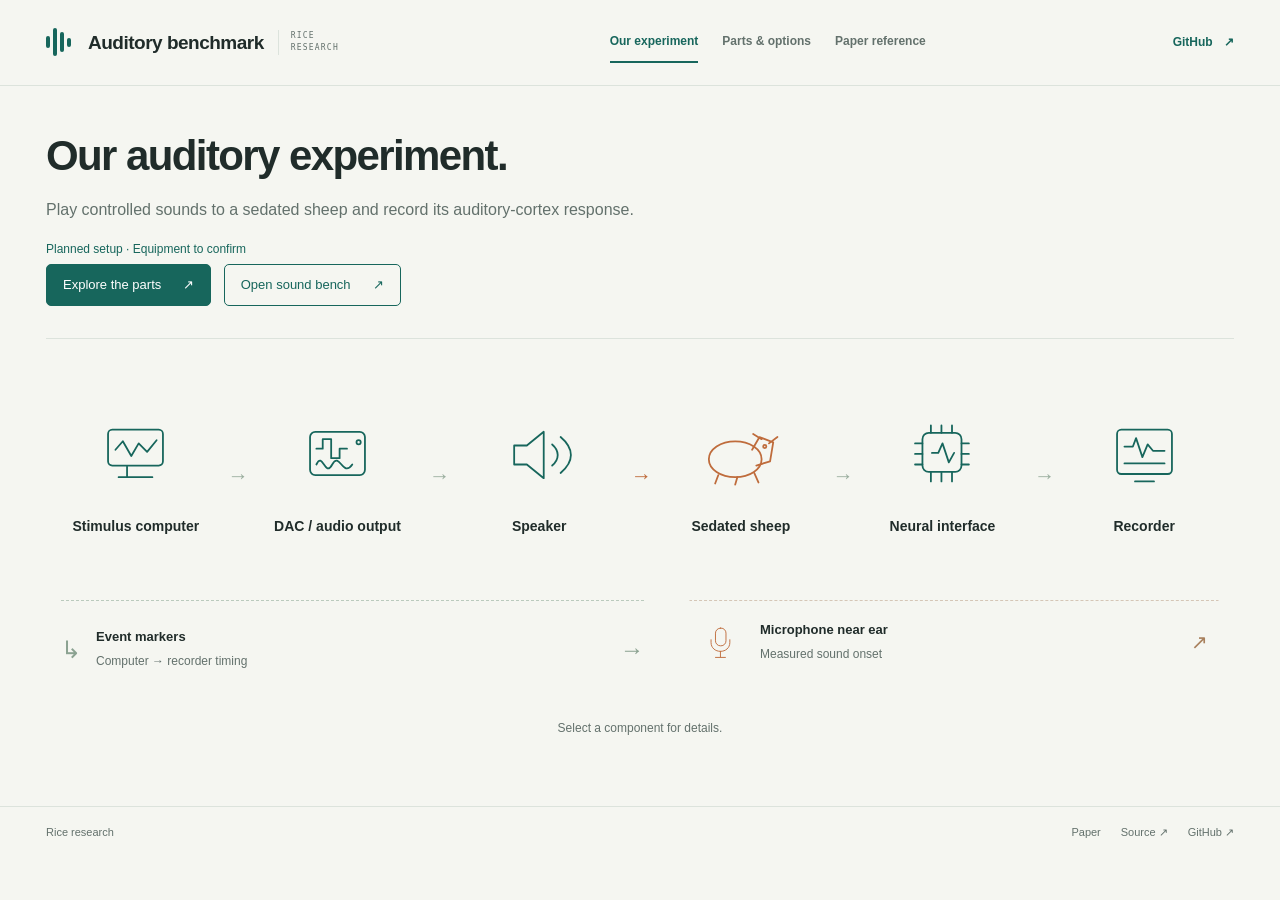
==== commit 022d40c7: "Publish no-install browser SONIC Bench with timing screening" ====
--- a/web/index.html
+++ b/web/index.html
@@ -7,7 +7,8 @@
   <meta name="description" content="The planned Rice sedated-sheep auditory experiment, with a separate SONIC paper reference and interactive explainer.">
   <title>Rice auditory experiment · SONIC reference</title>
   <link rel="stylesheet" href="styles.css?v=20261007-minimal">
-  <link rel="stylesheet" href="parts.css?v=20261015-photos">
+  <link rel="stylesheet" href="parts.css?v=20261015-groups">
+  <link rel="stylesheet" href="compare.css?v=20261015">
 </head>
 <body>
   <a class="skip-link" href="#main">Skip to content</a>
@@ -27,6 +28,7 @@
         <p class="lede">Play controlled sounds to a sedated sheep and record its auditory-cortex response.</p>
         <p class="direction-note">Planned setup · Equipment to confirm</p>
         <button type="button" class="parts-entry" data-go-view="parts">Explore the parts <span aria-hidden="true">↗</span></button>
+        <a class="parts-entry bench-entry" href="bench/">Open sound bench <span aria-hidden="true">↗</span></a>
       </div>
       <section class="our-diagram" aria-label="Our planned sound and recording paths">
         <div class="equipment-route" role="group" aria-label="Our planned sound and neural recording path"><button type="button" class="equipment-node" data-component="computer" aria-pressed="false"><span class="equipment-icon"><svg viewBox="0 0 76 72" aria-hidden="true" fill="none" stroke="currentColor" stroke-width="1.7" stroke-linecap="round" stroke-linejoin="round"><rect x="12" y="12" width="52" height="34" rx="4"/><path d="M30 47v9m-8 1h32"/><path d="M19 31l7-8 8 14 7-12 8 8 9-11"/></svg></span><strong>Stimulus computer</strong></button><span class="route-arrow " aria-hidden="true">→</span><button type="button" class="equipment-node " data-component="dac" aria-pressed="false"><span class="equipment-icon"><svg viewBox="0 0 76 72" aria-hidden="true" fill="none" stroke="currentColor" stroke-width="1.7" stroke-linecap="round" stroke-linejoin="round"><rect x="12" y="14" width="52" height="41" rx="5"/><path d="M18 30h6v-9h8v18h8v-9h7"/><path d="M18 45c6-13 8 13 15 0s10 13 19 0"/><circle cx="58" cy="24" r="2"/></svg></span><strong>DAC / audio output</strong></button><span class="route-arrow " aria-hidden="true">→</span><button type="button" class="equipment-node " data-component="speaker" aria-pressed="false"><span class="equipment-icon"><svg viewBox="0 0 76 72" aria-hidden="true" fill="none" stroke="currentColor" stroke-width="1.7" stroke-linecap="round" stroke-linejoin="round"><path d="M14 27h12l16-13v44L26 45H14z"/><path d="M50 26c7 6 7 14 0 20m8-27c13 11 13 23 0 34"/></svg></span><strong>Speaker</strong></button><span class="route-arrow acoustic-arrow" aria-hidden="true">→</span><button type="button" class="equipment-node " data-component="sheep" aria-pressed="false"><span class="equipment-icon"><svg viewBox="0 0 76 72" aria-hidden="true" fill="none" stroke="currentColor" stroke-width="1.7" stroke-linecap="round" stroke-linejoin="round"><ellipse cx="33" cy="40" rx="25" ry="17"/><path d="M49 31l7-12 13 5-3 18-13 4m5-25-8-5m15 9 8-6M17 55l-3 8m21-6-2 7m18-11 4 9"/><circle cx="61" cy="28" r="1.5"/></svg></span><strong>Sedated sheep</strong></button><span class="route-arrow " aria-hidden="true">→</span><button type="button" class="equipment-node " data-component="interface" aria-pressed="false"><span class="equipment-icon"><svg viewBox="0 0 76 72" aria-hidden="true" fill="none" stroke="currentColor" stroke-width="1.7" stroke-linecap="round" stroke-linejoin="round"><rect x="19" y="15" width="37" height="37" rx="6"/><path d="M27 8v7m10-7v7m10-7v7M27 52v9m10-9v9m10-9v9M12 25h7m-7 10h7m-7 10h7m37-20h7m-7 10h7m-7 10h7"/><path d="M28 34h6l4-9 6 18 5-9"/></svg></span><strong>Neural interface</strong></button><span class="route-arrow " aria-hidden="true">→</span><button type="button" class="equipment-node " data-component="recorder" aria-pressed="false"><span class="equipment-icon"><svg viewBox="0 0 76 72" aria-hidden="true" fill="none" stroke="currentColor" stroke-width="1.7" stroke-linecap="round" stroke-linejoin="round"><rect x="12" y="12" width="52" height="42" rx="4"/><path d="M19 28h8l3-8 6 18 5-12 5 6h11M19 44h38M29 61h18"/></svg></span><strong>Recorder</strong></button></div>
@@ -44,7 +46,7 @@
       </dialog>
     </section>
     <section class="view parts-view" id="parts" aria-labelledby="parts-title" hidden>
-      <div class="parts-heading"><h1 id="parts-title">Parts &amp; prices.</h1></div>
+      <div class="parts-heading"><h1 id="parts-title">Parts &amp; prices.</h1><button type="button" class="compare-link" data-go-view="compare">Compare all lists <span aria-hidden="true">↗</span></button></div>
       <nav class="parts-options" aria-label="Choose a parts list">
         <button type="button" data-parts-option="basic" aria-pressed="true">Basic</button>
         <button type="button" data-parts-option="compact" aria-pressed="false">NI / Compact</button>
@@ -54,7 +56,13 @@
       </nav>
       <div id="parts-list" aria-live="polite"></div>
       <p class="parts-footnote">USD · Dated prices; estimates marked “est.” · Shipping, tax and recorder adapters extra. <a href="../sources/Audio_Setup_Budget_Precision_2026-10-15.json">Price sources</a> · <a href="assets/parts/sources.json">Photo credits</a></p>
-      <noscript><p><a href="../Accurate_Setup_Comparison_2026-10-09.md">Read the itemized parts list</a>.</p></noscript>
+      <noscript><p><a href="../docs/history/2026-10-09/Accurate_Setup_Comparison_2026-10-09.md">Read the itemized parts list</a>.</p></noscript>
+    </section>
+    <section class="view compare-view" id="compare" aria-labelledby="compare-title" hidden>
+      <div class="parts-heading"><h1 id="compare-title">Compare parts.</h1><button type="button" class="compare-link" data-go-view="parts"><span aria-hidden="true">←</span> Back to parts</button></div>
+      <div id="comparison-table" class="comparison-scroll" role="region" aria-label="Compare all five parts lists" aria-describedby="comparison-note" tabindex="0"></div>
+      <p id="comparison-note" class="comparison-note">USD · Prices are for the listed quantities. <strong>est.</strong> = planning estimate. <strong>—</strong> = not listed in that option. Budget candidates are two devices, not a complete setup.</p>
+      <p class="parts-footnote">Prices retain their recorded dates; shipping, tax, recorder adapters and labor are extra. <a href="../sources/Audio_Setup_Budget_Precision_2026-10-15.json">Budget record</a> · <a href="../sources/Consumer_Ultrasonic_Speakers_2026-10-15.json">Speaker candidates</a> · <a href="../sources/Microphone_32kHz_NI_Comparison_2026-10-15.json">Microphone candidates</a> · <a href="assets/parts/sources.json">Photo credits</a><span class="comparison-swipe"> · Scroll sideways to compare all lists.</span></p>
     </section>
     <section class="view paper-view" id="paper" aria-labelledby="paper-title" hidden>
       <div class="intro paper-intro"><h1 id="paper-title">The SONIC paper.</h1><p class="lede">A tone-decoding benchmark in awake sheep. Explore its published setup, signal flow, and measured results.</p></div>
@@ -115,7 +123,8 @@
   <footer class="site-footer"><span>Rice research</span><div><a href="../sources/SONIC_2025_bioRxiv_v1.pdf" target="_blank" rel="noopener">Paper</a><a href="https://doi.org/10.1101/2025.09.30.679683" target="_blank" rel="noopener">Source ↗</a><a id="github-link" href="https://github.com/HowardWHSrun/audiotory_benchmark" target="_blank" rel="noopener">GitHub ↗</a></div></footer>
   <script src="model.js"></script>
   <script src="parts-data.js?v=20261015"></script>
-  <script src="app.js?v=20261015-simple"></script>
-  <script src="parts.js?v=20261015-photos"></script>
+  <script src="app.js?v=20261015-compare"></script>
+  <script src="parts.js?v=20261015-compare"></script>
+  <script src="compare.js?v=20261015"></script>
 </body>
 </html>
--- a/web/parts.css
+++ b/web/parts.css
@@ -1,8 +1,14 @@
 .sr-only{position:absolute;width:1px;height:1px;padding:0;margin:-1px;overflow:hidden;clip:rect(0,0,0,0);white-space:nowrap;border:0}
 .parts-entry{margin-top:5px;padding:10px 16px;border:1px solid var(--green);border-radius:5px;background:var(--green);color:#fff;font-size:13px;display:inline-flex;align-items:center;gap:22px}
 .parts-view{max-width:1120px;margin:auto}.parts-heading{padding:36px 0 23px}.parts-heading h1{font-size:38px;letter-spacing:-1.5px;margin:0;font-weight:550}.parts-options{display:flex;gap:28px;flex-wrap:wrap;margin-bottom:29px;border-bottom:1px solid var(--line)}.parts-options button{padding:0 0 12px;border:0;border-bottom:2px solid transparent;background:transparent;color:var(--muted);font-size:13px}.parts-options button[aria-pressed=true]{color:var(--green);border-bottom-color:var(--green);font-weight:600}.parts-options button:hover{color:var(--green)}
-.parts-grid{display:grid;grid-template-columns:repeat(3,minmax(0,1fr));column-gap:30px;row-gap:36px;margin:0;padding:0;list-style:none}.part-card{min-width:0}.part-photo{display:flex;height:220px;width:100%;align-items:center;justify-content:center;background:#fff;text-decoration:none;padding:15px;border-radius:3px}.part-photo img{width:100%;height:100%;object-fit:contain}.part-caption{display:flex;justify-content:space-between;align-items:flex-start;gap:14px;margin-top:16px}.part-caption h2{font-size:14px;line-height:1.5;letter-spacing:0;font-weight:550;margin:0;overflow-wrap:anywhere}.part-price{flex-shrink:0;text-align:right;color:var(--ink);font-size:15px;font-weight:600;line-height:1.5}.part-price small{display:block;font-size:10px;font-weight:400;color:var(--muted);margin-top:2px}.part-price .estimated-price{color:#98633e}.part-function{font-size:12px;line-height:1.6;margin:7px 0 0;color:var(--muted)}.parts-total{display:flex;justify-content:space-between;align-items:center;gap:20px;margin-top:35px;padding-top:21px;border-top:1px solid var(--line);font-size:15px;font-weight:550}.parts-total strong{font-size:25px;letter-spacing:-.6px;font-weight:550}.parts-footnote,.candidate-note{font-size:10px;color:var(--muted);line-height:1.8;margin:14px 0 24px}.parts-footnote a{color:var(--muted)}.candidate-note{margin-top:10px;margin-bottom:7px}.lab-reference{display:flex;gap:21px;font-size:11px;margin:-10px 0 23px}.lab-reference a{color:var(--muted);text-decoration:none}.lab-reference a:hover{text-decoration:underline}
+.parts-grid{display:grid;grid-template-columns:repeat(3,minmax(0,1fr));column-gap:30px;row-gap:36px;margin:0;padding:0;list-style:none}.part-card{min-width:0}.part-photo{display:flex;height:220px;width:100%;align-items:center;justify-content:center;background:#fff;text-decoration:none;padding:15px;border-radius:3px}.part-photo img{width:100%;height:100%;object-fit:contain}.part-caption{display:flex;justify-content:space-between;align-items:flex-start;gap:14px;margin-top:16px}.part-caption h3{font-size:14px;line-height:1.5;letter-spacing:0;font-weight:550;margin:0;overflow-wrap:anywhere}.part-price{flex-shrink:0;text-align:right;color:var(--ink);font-size:15px;font-weight:600;line-height:1.5}.part-price small{display:block;font-size:10px;font-weight:400;color:var(--muted);margin-top:2px}.part-price .estimated-price{color:#98633e}.part-function{font-size:12px;line-height:1.6;margin:7px 0 0;color:var(--muted)}.parts-total{display:flex;justify-content:space-between;align-items:center;gap:20px;margin-top:35px;padding-top:21px;border-top:1px solid var(--line);font-size:15px;font-weight:550}.parts-total strong{font-size:25px;letter-spacing:-.6px;font-weight:550}.parts-footnote,.candidate-note{font-size:10px;color:var(--muted);line-height:1.8;margin:14px 0 24px}.parts-footnote a{color:var(--muted)}.candidate-note{margin-top:10px;margin-bottom:7px}.lab-reference{display:flex;gap:21px;font-size:11px;margin:-10px 0 23px}.lab-reference a{color:var(--muted);text-decoration:none}.lab-reference a:hover{text-decoration:underline}
 .part-photo{position:relative;overflow:hidden}.part-photo img[src$="ni-power-supply.jpg"]{transform:scale(4)}.photo-label{position:absolute;bottom:7px;right:9px;font-size:9px;color:var(--muted);background:#fff;padding:1px 4px}
-@media(max-width:1100px){.brand-caption{display:none}.brand{font-size:20px}.nav-tab{padding:8px 14px}.parts-grid{column-gap:23px}.part-photo{height:195px}.part-caption{gap:9px}.part-caption h2{font-size:13px}.part-price{font-size:14px}}
-@media(max-width:820px){.site-header{flex-wrap:wrap}.site-header .nav-tabs{order:3;width:100%;justify-content:space-between}.nav-tab{flex:1}.parts-grid{grid-template-columns:repeat(2,minmax(0,1fr));gap:30px 23px}.part-photo{height:210px}.parts-options{gap:22px}.parts-options button{font-size:12px}.part-caption h2{font-size:14px}.part-price{font-size:15px}}
-@media(max-width:540px){.site-header{padding:18px 22px 15px;gap:15px}.site-header .brand{font-size:19px}.site-header .nav-tabs{padding:4px;gap:2px}.site-header .nav-tab{font-size:11px;padding:9px 7px}.site-header .paper-link{font-size:11px}main{padding-left:22px;padding-right:22px}.parts-heading{padding:27px 0 22px}.parts-heading h1{font-size:33px}.parts-options{gap:16px 21px;margin-bottom:25px}.parts-options button{font-size:12px;padding-bottom:10px}.parts-grid{grid-template-columns:1fr;row-gap:30px}.part-photo{height:235px;padding:20px}.part-caption{margin-top:13px;gap:20px}.part-caption h2{font-size:15px}.part-price{font-size:16px}.part-function{font-size:13px;margin-top:5px}.parts-total{font-size:14px}.parts-total strong{font-size:23px}.parts-footnote,.candidate-note{font-size:9px}.lab-reference{font-size:10px;gap:18px;margin-top:-6px}}
+@media(max-width:1100px){.brand-caption{display:none}.brand{font-size:20px}.nav-tab{padding:8px 14px}.parts-grid{column-gap:23px}.part-photo{height:195px}.part-caption{gap:9px}.part-caption h3{font-size:13px}.part-price{font-size:14px}}
+@media(max-width:820px){.site-header{flex-wrap:wrap}.site-header .nav-tabs{order:3;width:100%;justify-content:space-between}.nav-tab{flex:1}.parts-grid{grid-template-columns:repeat(2,minmax(0,1fr));gap:30px 23px}.part-photo{height:210px}.parts-options{gap:22px}.parts-options button{font-size:12px}.part-caption h3{font-size:14px}.part-price{font-size:15px}}
+@media(max-width:540px){.site-header{padding:18px 22px 15px;gap:15px}.site-header .brand{font-size:19px}.site-header .nav-tabs{padding:4px;gap:2px}.site-header .nav-tab{font-size:11px;padding:9px 7px}.site-header .paper-link{font-size:11px}main{padding-left:22px;padding-right:22px}.parts-heading{padding:27px 0 22px}.parts-heading h1{font-size:33px}.parts-options{gap:16px 21px;margin-bottom:25px}.parts-options button{font-size:12px;padding-bottom:10px}.parts-grid{grid-template-columns:1fr;row-gap:30px}.part-photo{height:235px;padding:20px}.part-caption{margin-top:13px;gap:20px}.part-caption h3{font-size:15px}.part-price{font-size:16px}.part-function{font-size:13px;margin-top:5px}.parts-total{font-size:14px}.parts-total strong{font-size:23px}.parts-footnote,.candidate-note{font-size:9px}.lab-reference{font-size:10px;gap:18px;margin-top:-6px}}
+
+.parts-group+.parts-group{margin-top:43px;padding-top:26px;border-top:1px solid var(--line)}.parts-group-heading{display:flex;align-items:center;justify-content:space-between;gap:20px;margin-bottom:18px}.parts-group-heading h2{font-size:17px;letter-spacing:-.2px;font-weight:550;margin:0}.part-caption{min-height:42px}.parts-group .parts-grid{row-gap:28px}
+@media(max-width:540px){.parts-group+.parts-group{margin-top:33px;padding-top:23px}.parts-group-heading{margin-bottom:16px}.parts-group-heading h2{font-size:16px}.part-caption{min-height:0}.parts-group .parts-grid{row-gap:28px}}
+
+.bench-entry{background:transparent;color:var(--green);text-decoration:none;margin-left:8px}
+@media(max-width:440px){.bench-entry{margin-left:0}}
--- a/web/compare.css
+++ b/web/compare.css
@@ -0,0 +1,5 @@
+.parts-heading{display:flex;align-items:center;justify-content:space-between;gap:18px;flex-wrap:wrap}.compare-link{border:0;background:transparent;color:var(--green);padding:7px 0;font-size:12px;display:inline-flex;align-items:center;gap:15px;white-space:nowrap}.compare-link:hover{text-decoration:underline;text-underline-offset:4px}.compare-view{max-width:1240px;margin:auto}.compare-view .parts-heading{padding-bottom:28px}.comparison-scroll{overflow:auto;max-height:calc(100dvh - 220px);min-height:360px;border:1px solid var(--line);border-radius:5px;overscroll-behavior-x:contain}.comparison-table{width:100%;min-width:1120px;border-collapse:separate;border-spacing:0;table-layout:fixed;font-size:12px}.comparison-product-col{width:260px}.comparison-list-col{width:172px}.comparison-table th,.comparison-table td{padding:14px 12px;border-bottom:1px solid var(--line);vertical-align:middle}.comparison-table thead th{position:sticky;top:0;z-index:3;background:#e9eee5;font-size:12px;font-weight:600;text-align:center;height:62px;border-bottom-color:#c9d4c7}.comparison-table thead th:first-child{left:0;z-index:4;text-align:left}.comparison-table thead small,.comparison-table tfoot small{display:block;font-size:9px;font-weight:400;color:var(--muted);margin-top:4px;line-height:1.5}.comparison-table .comparison-part>th{position:sticky;left:0;z-index:2;background:var(--paper);text-align:left;font-weight:400;border-right:1px solid var(--line)}.comparison-product{display:flex;align-items:center;gap:12px}.comparison-product strong{font-size:12px;font-weight:550;line-height:1.5;display:block;overflow-wrap:anywhere}.comparison-product small{display:block;font-size:10px;line-height:1.55;font-weight:400;color:var(--muted);margin-top:4px}.comparison-photo{width:64px;height:60px;flex-shrink:0;overflow:hidden;display:flex;align-items:center;justify-content:center;background:#fff;border-radius:2px}.comparison-photo img{width:100%;height:100%;object-fit:contain}.comparison-photo img[src$="ni-power-supply.jpg"]{transform:scale(4)}.comparison-product .comparison-reference{font-size:8px;color:#8b775d}.comparison-table td{text-align:center}.comparison-present a{color:var(--ink);font-size:13px;font-weight:550;text-decoration:none}.comparison-present a:hover{color:var(--green);text-decoration:underline;text-underline-offset:3px}.comparison-present small{display:block;color:var(--muted);font-size:9px;line-height:1.5;margin-top:3px}.comparison-present .comparison-estimate{color:#98633e}.comparison-shared .comparison-present{background:#eef3eb}.comparison-absent{color:#a7b2a8}.comparison-group th{padding:12px;background:#f0f3eb;color:var(--green);font-size:11px;font-weight:600;text-align:left}.comparison-table tfoot th,.comparison-table tfoot td{position:sticky;bottom:0;z-index:3;background:#e9eee5;border-top:1px solid #c9d4c7;border-bottom:0;padding:15px 10px}.comparison-table tfoot th{left:0;z-index:4;text-align:left;font-size:12px;font-weight:600}.comparison-table tfoot strong{font-size:15px;white-space:nowrap;font-weight:600}.comparison-note{font-size:11px;color:var(--muted);line-height:1.8;margin:17px 0 0}.comparison-note strong{font-weight:550}.comparison-swipe{display:none}.compare-view .parts-footnote{margin-top:7px}
+@media(max-width:1100px){.comparison-swipe{display:inline}.comparison-scroll{max-height:calc(100dvh - 230px)}}
+@media(max-width:820px){.comparison-scroll{max-height:65dvh}.comparison-table{min-width:980px}.comparison-product-col{width:180px}.comparison-list-col{width:160px}.comparison-photo{width:43px;height:45px}.comparison-product{gap:8px}.comparison-product strong{font-size:11px}.comparison-product small{font-size:9px}.comparison-table th,.comparison-table td{padding:12px 10px}.comparison-table tfoot strong{font-size:14px}}
+@media(max-width:540px){.compare-link{font-size:11px;gap:9px}.compare-view .parts-heading{padding-bottom:23px}.comparison-table thead th{font-size:11px}.comparison-note{font-size:10px}.comparison-scroll{min-height:340px}.comparison-table tfoot th{font-size:11px}.comparison-table tfoot small{font-size:8px}}
+@media(max-width:360px){.comparison-table{min-width:745px}.comparison-product-col{width:145px}.comparison-list-col{width:120px}.comparison-product{gap:6px}.comparison-photo{width:34px;height:40px}.comparison-product strong{font-size:10px}.comparison-product small{font-size:8px}.comparison-table tfoot strong{font-size:13px}}
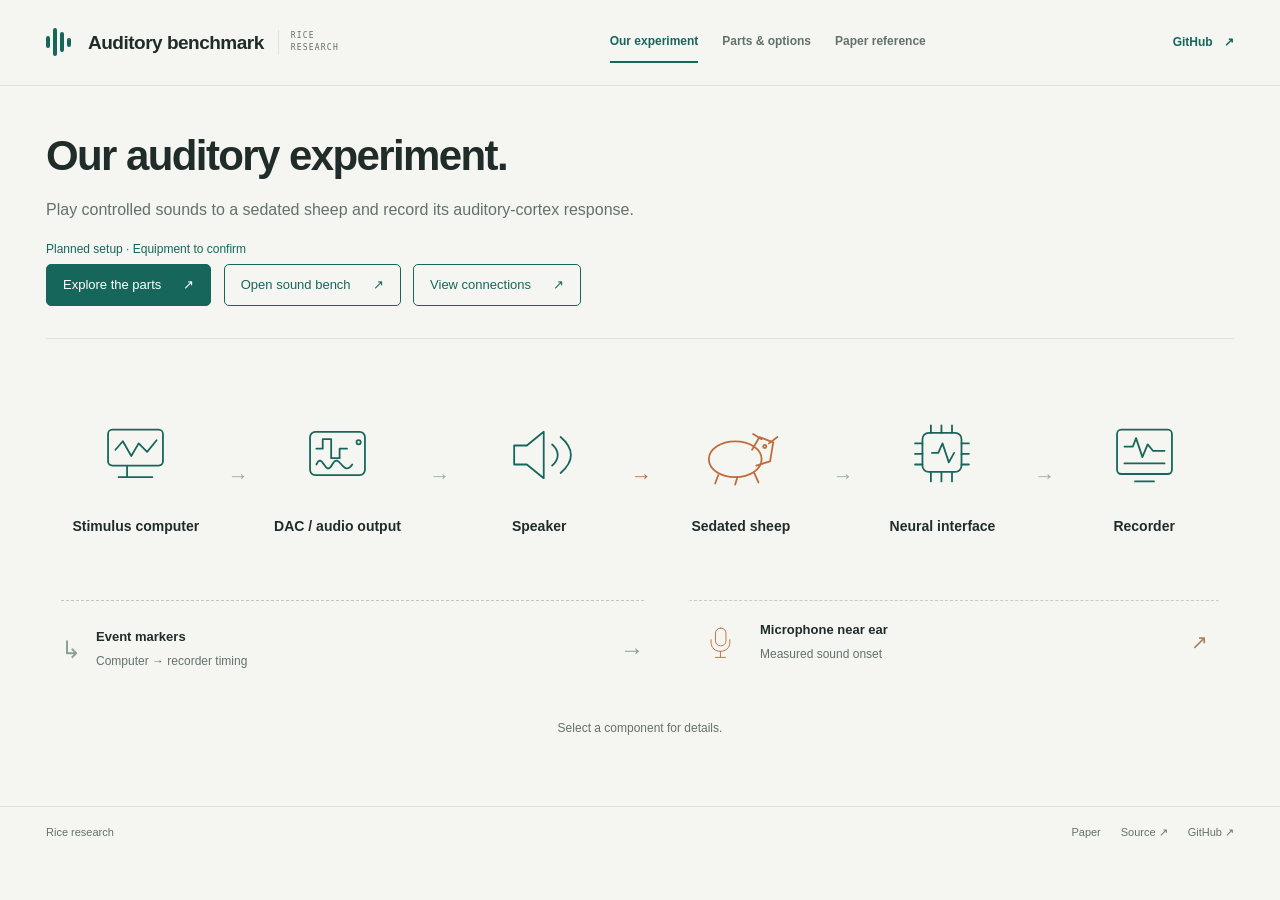
==== commit 28052e57: "Add interactive recording connection guide" ====
--- a/web/index.html
+++ b/web/index.html
@@ -7,7 +7,7 @@
   <meta name="description" content="The planned Rice sedated-sheep auditory experiment, with a separate SONIC paper reference and interactive explainer.">
   <title>Rice auditory experiment · SONIC reference</title>
   <link rel="stylesheet" href="styles.css?v=20261007-minimal">
-  <link rel="stylesheet" href="parts.css?v=20261015-groups">
+  <link rel="stylesheet" href="parts.css?v=20261024-bench">
   <link rel="stylesheet" href="compare.css?v=20261015">
 </head>
 <body>
@@ -29,6 +29,7 @@
         <p class="direction-note">Planned setup · Equipment to confirm</p>
         <button type="button" class="parts-entry" data-go-view="parts">Explore the parts <span aria-hidden="true">↗</span></button>
         <a class="parts-entry bench-entry" href="bench/">Open sound bench <span aria-hidden="true">↗</span></a>
+        <a class="parts-entry bench-entry" href="connections/">View connections <span aria-hidden="true">↗</span></a>
       </div>
       <section class="our-diagram" aria-label="Our planned sound and recording paths">
         <div class="equipment-route" role="group" aria-label="Our planned sound and neural recording path"><button type="button" class="equipment-node" data-component="computer" aria-pressed="false"><span class="equipment-icon"><svg viewBox="0 0 76 72" aria-hidden="true" fill="none" stroke="currentColor" stroke-width="1.7" stroke-linecap="round" stroke-linejoin="round"><rect x="12" y="12" width="52" height="34" rx="4"/><path d="M30 47v9m-8 1h32"/><path d="M19 31l7-8 8 14 7-12 8 8 9-11"/></svg></span><strong>Stimulus computer</strong></button><span class="route-arrow " aria-hidden="true">→</span><button type="button" class="equipment-node " data-component="dac" aria-pressed="false"><span class="equipment-icon"><svg viewBox="0 0 76 72" aria-hidden="true" fill="none" stroke="currentColor" stroke-width="1.7" stroke-linecap="round" stroke-linejoin="round"><rect x="12" y="14" width="52" height="41" rx="5"/><path d="M18 30h6v-9h8v18h8v-9h7"/><path d="M18 45c6-13 8 13 15 0s10 13 19 0"/><circle cx="58" cy="24" r="2"/></svg></span><strong>DAC / audio output</strong></button><span class="route-arrow " aria-hidden="true">→</span><button type="button" class="equipment-node " data-component="speaker" aria-pressed="false"><span class="equipment-icon"><svg viewBox="0 0 76 72" aria-hidden="true" fill="none" stroke="currentColor" stroke-width="1.7" stroke-linecap="round" stroke-linejoin="round"><path d="M14 27h12l16-13v44L26 45H14z"/><path d="M50 26c7 6 7 14 0 20m8-27c13 11 13 23 0 34"/></svg></span><strong>Speaker</strong></button><span class="route-arrow acoustic-arrow" aria-hidden="true">→</span><button type="button" class="equipment-node " data-component="sheep" aria-pressed="false"><span class="equipment-icon"><svg viewBox="0 0 76 72" aria-hidden="true" fill="none" stroke="currentColor" stroke-width="1.7" stroke-linecap="round" stroke-linejoin="round"><ellipse cx="33" cy="40" rx="25" ry="17"/><path d="M49 31l7-12 13 5-3 18-13 4m5-25-8-5m15 9 8-6M17 55l-3 8m21-6-2 7m18-11 4 9"/><circle cx="61" cy="28" r="1.5"/></svg></span><strong>Sedated sheep</strong></button><span class="route-arrow " aria-hidden="true">→</span><button type="button" class="equipment-node " data-component="interface" aria-pressed="false"><span class="equipment-icon"><svg viewBox="0 0 76 72" aria-hidden="true" fill="none" stroke="currentColor" stroke-width="1.7" stroke-linecap="round" stroke-linejoin="round"><rect x="19" y="15" width="37" height="37" rx="6"/><path d="M27 8v7m10-7v7m10-7v7M27 52v9m10-9v9m10-9v9M12 25h7m-7 10h7m-7 10h7m37-20h7m-7 10h7m-7 10h7"/><path d="M28 34h6l4-9 6 18 5-9"/></svg></span><strong>Neural interface</strong></button><span class="route-arrow " aria-hidden="true">→</span><button type="button" class="equipment-node " data-component="recorder" aria-pressed="false"><span class="equipment-icon"><svg viewBox="0 0 76 72" aria-hidden="true" fill="none" stroke="currentColor" stroke-width="1.7" stroke-linecap="round" stroke-linejoin="round"><rect x="12" y="12" width="52" height="42" rx="4"/><path d="M19 28h8l3-8 6 18 5-12 5 6h11M19 44h38M29 61h18"/></svg></span><strong>Recorder</strong></button></div>
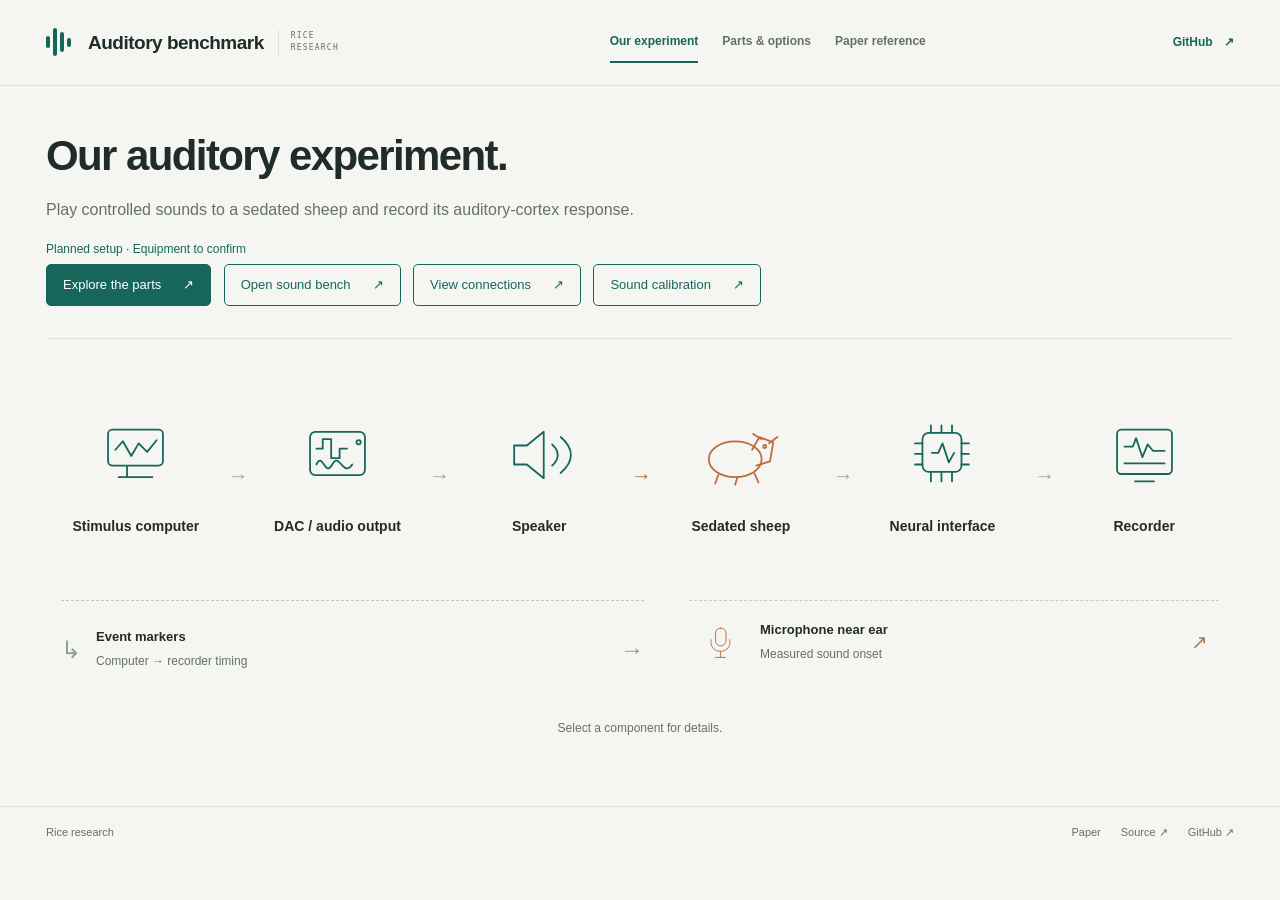
==== commit c3e88748: "Document sound calibration on the project website" ====
--- a/web/index.html
+++ b/web/index.html
@@ -30,6 +30,7 @@
         <button type="button" class="parts-entry" data-go-view="parts">Explore the parts <span aria-hidden="true">↗</span></button>
         <a class="parts-entry bench-entry" href="bench/">Open sound bench <span aria-hidden="true">↗</span></a>
         <a class="parts-entry bench-entry" href="connections/">View connections <span aria-hidden="true">↗</span></a>
+        <a class="parts-entry bench-entry" href="calibration/">Sound calibration <span aria-hidden="true">↗</span></a>
       </div>
       <section class="our-diagram" aria-label="Our planned sound and recording paths">
         <div class="equipment-route" role="group" aria-label="Our planned sound and neural recording path"><button type="button" class="equipment-node" data-component="computer" aria-pressed="false"><span class="equipment-icon"><svg viewBox="0 0 76 72" aria-hidden="true" fill="none" stroke="currentColor" stroke-width="1.7" stroke-linecap="round" stroke-linejoin="round"><rect x="12" y="12" width="52" height="34" rx="4"/><path d="M30 47v9m-8 1h32"/><path d="M19 31l7-8 8 14 7-12 8 8 9-11"/></svg></span><strong>Stimulus computer</strong></button><span class="route-arrow " aria-hidden="true">→</span><button type="button" class="equipment-node " data-component="dac" aria-pressed="false"><span class="equipment-icon"><svg viewBox="0 0 76 72" aria-hidden="true" fill="none" stroke="currentColor" stroke-width="1.7" stroke-linecap="round" stroke-linejoin="round"><rect x="12" y="14" width="52" height="41" rx="5"/><path d="M18 30h6v-9h8v18h8v-9h7"/><path d="M18 45c6-13 8 13 15 0s10 13 19 0"/><circle cx="58" cy="24" r="2"/></svg></span><strong>DAC / audio output</strong></button><span class="route-arrow " aria-hidden="true">→</span><button type="button" class="equipment-node " data-component="speaker" aria-pressed="false"><span class="equipment-icon"><svg viewBox="0 0 76 72" aria-hidden="true" fill="none" stroke="currentColor" stroke-width="1.7" stroke-linecap="round" stroke-linejoin="round"><path d="M14 27h12l16-13v44L26 45H14z"/><path d="M50 26c7 6 7 14 0 20m8-27c13 11 13 23 0 34"/></svg></span><strong>Speaker</strong></button><span class="route-arrow acoustic-arrow" aria-hidden="true">→</span><button type="button" class="equipment-node " data-component="sheep" aria-pressed="false"><span class="equipment-icon"><svg viewBox="0 0 76 72" aria-hidden="true" fill="none" stroke="currentColor" stroke-width="1.7" stroke-linecap="round" stroke-linejoin="round"><ellipse cx="33" cy="40" rx="25" ry="17"/><path d="M49 31l7-12 13 5-3 18-13 4m5-25-8-5m15 9 8-6M17 55l-3 8m21-6-2 7m18-11 4 9"/><circle cx="61" cy="28" r="1.5"/></svg></span><strong>Sedated sheep</strong></button><span class="route-arrow " aria-hidden="true">→</span><button type="button" class="equipment-node " data-component="interface" aria-pressed="false"><span class="equipment-icon"><svg viewBox="0 0 76 72" aria-hidden="true" fill="none" stroke="currentColor" stroke-width="1.7" stroke-linecap="round" stroke-linejoin="round"><rect x="19" y="15" width="37" height="37" rx="6"/><path d="M27 8v7m10-7v7m10-7v7M27 52v9m10-9v9m10-9v9M12 25h7m-7 10h7m-7 10h7m37-20h7m-7 10h7m-7 10h7"/><path d="M28 34h6l4-9 6 18 5-9"/></svg></span><strong>Neural interface</strong></button><span class="route-arrow " aria-hidden="true">→</span><button type="button" class="equipment-node " data-component="recorder" aria-pressed="false"><span class="equipment-icon"><svg viewBox="0 0 76 72" aria-hidden="true" fill="none" stroke="currentColor" stroke-width="1.7" stroke-linecap="round" stroke-linejoin="round"><rect x="12" y="12" width="52" height="42" rx="4"/><path d="M19 28h8l3-8 6 18 5-12 5 6h11M19 44h38M29 61h18"/></svg></span><strong>Recorder</strong></button></div>
